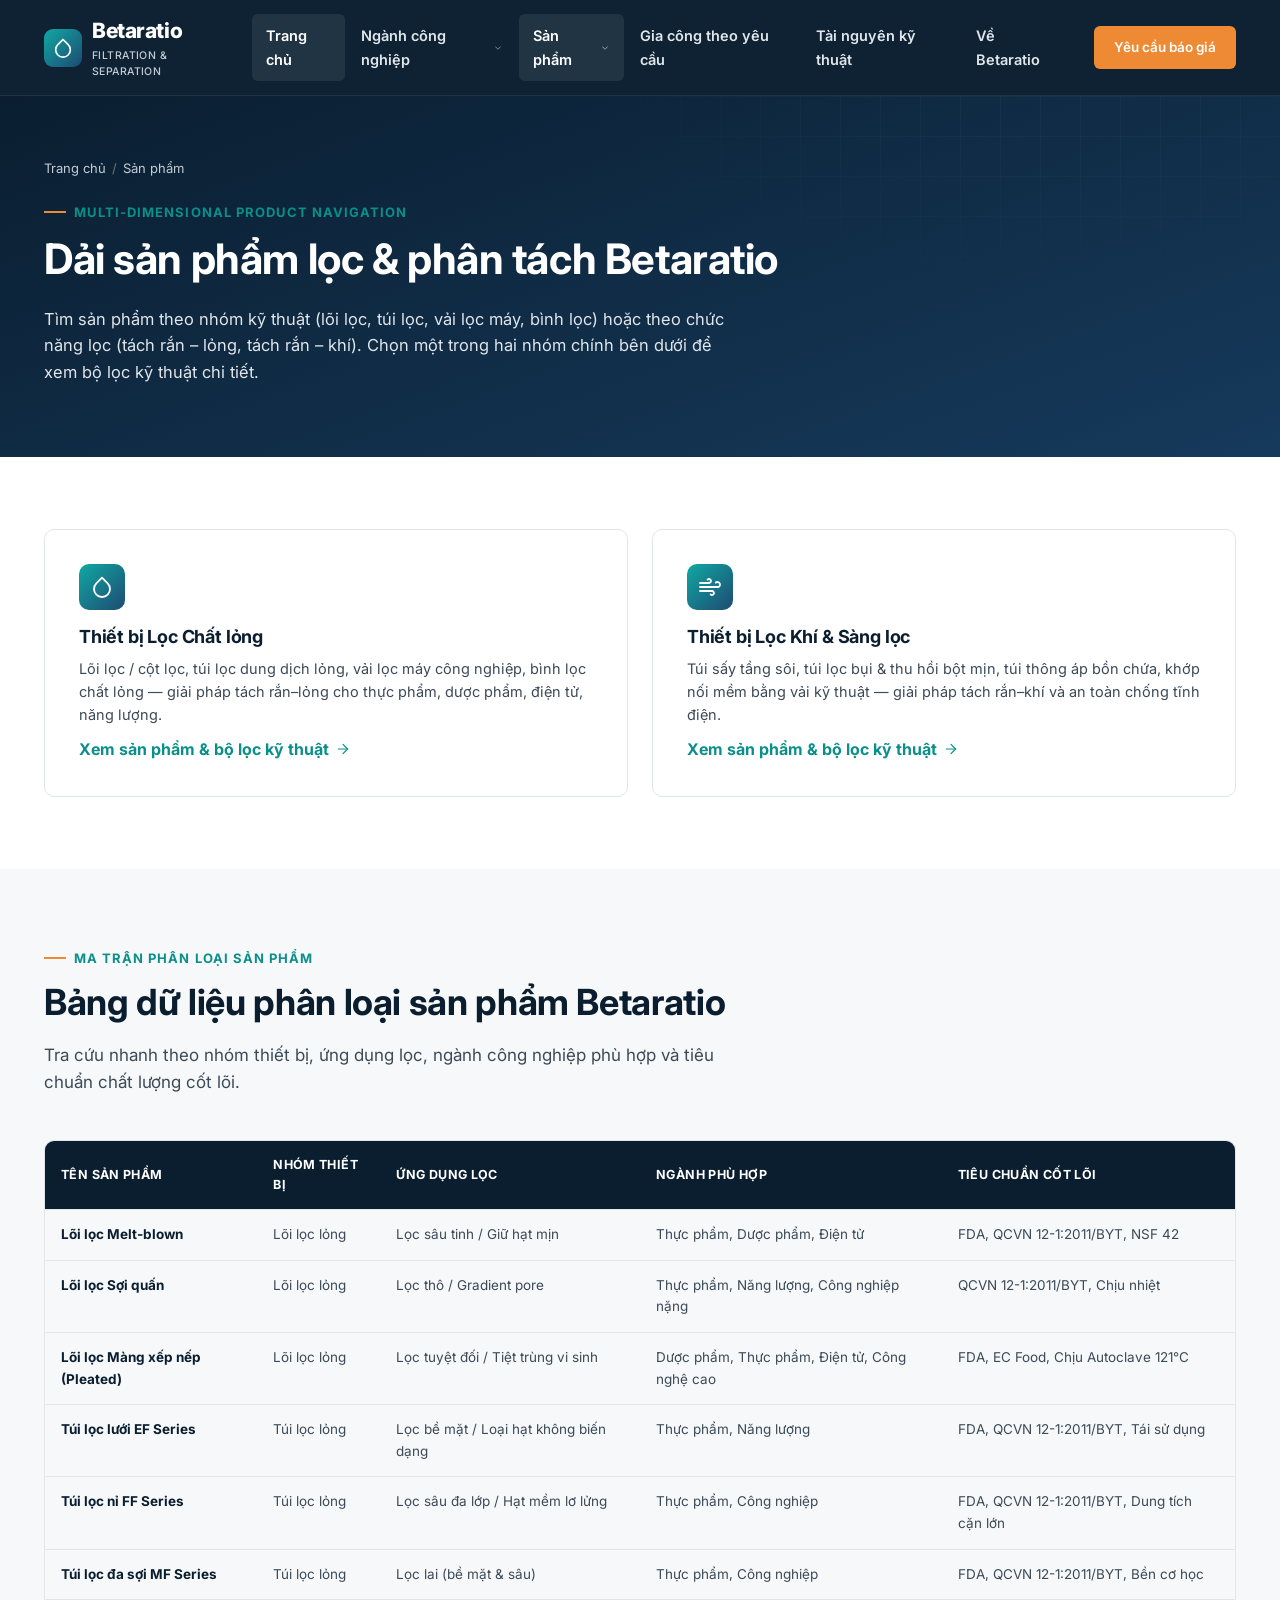
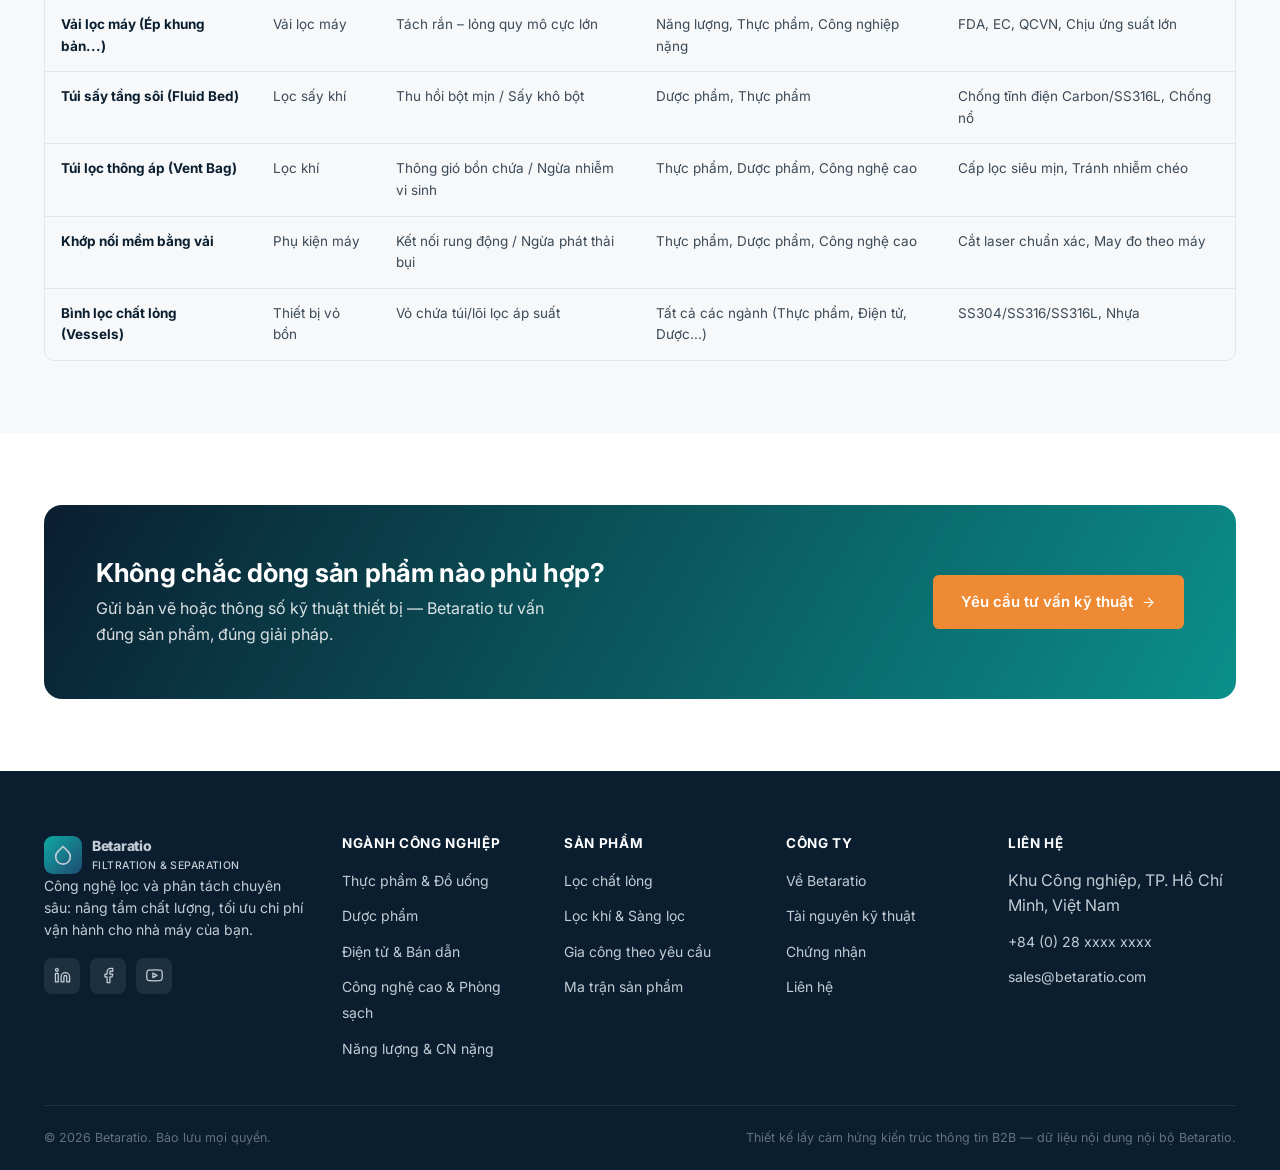
==== products/index.html @ 53f385eb "Add files via upload" ====
<!doctype html>
<html lang="vi">
<head>
<meta charset="UTF-8">
<meta name="viewport" content="width=device-width, initial-scale=1.0">
<title>Sản phẩm | Betaratio</title>
<meta name="description" content="Dải sản phẩm lọc & phân tách Betaratio: lõi lọc, túi lọc, vải lọc máy, bình lọc, túi sấy tầng sôi, túi thông áp, khớp nối mềm — cùng ma trận phân loại sản phẩm đầy đủ.">
<link rel="canonical" href="https://your-betaratio-site.example/products/index.html">
<meta property="og:title" content="Sản phẩm | Betaratio">
<meta property="og:description" content="Dải sản phẩm lọc & phân tách Betaratio: lõi lọc, túi lọc, vải lọc máy, bình lọc, túi sấy tầng sôi, túi thông áp, khớp nối mềm — cùng ma trận phân loại sản phẩm đầy đủ.">
<meta property="og:type" content="website">
<meta name="theme-color" content="#0a1e30">
<link rel="icon" type="image/svg+xml" href="../images/favicon.svg">
<link rel="preconnect" href="https://fonts.googleapis.com">
<link rel="preconnect" href="https://fonts.gstatic.com" crossorigin>
<link href="https://fonts.googleapis.com/css2?family=Inter:wght@400;500;600;700;800&display=swap" rel="stylesheet">
<link rel="stylesheet" href="../css/style.css">
</head>
<body>
<header class="site-header">
  <div class="header-inner">
    <a class="brand" href="../index.html">
      <span class="mark"><svg viewBox="0 0 24 24" fill="none" stroke="currentColor" stroke-width="1.8" stroke-linecap="round" stroke-linejoin="round"><path d="M12 2.69l5.66 5.66a8 8 0 1 1-11.31 0z"></path></svg></span>
      <span>Betaratio<small>Filtration &amp; Separation</small></span>
    </a>
    <nav class="main-nav">
      <ul>
        <li><a class="nav-link" href="../index.html">Trang chủ</a></li>
<li class="has-mega"><a class="nav-link" href="../industries.html">Ngành công nghiệp<svg class="chev" viewBox="0 0 24 24" fill="none" stroke="currentColor" stroke-width="1.8" stroke-linecap="round" stroke-linejoin="round"><polyline points="6 9 12 15 18 9"></polyline></svg></a><div class="mega mega-single"><a href="../industries/food-beverage.html"><span class="ic"><svg viewBox="0 0 24 24" fill="none" stroke="currentColor" stroke-width="1.8" stroke-linecap="round" stroke-linejoin="round"><path d="M18 8h1a4 4 0 0 1 0 8h-1"></path><path d="M2 8h16v9a4 4 0 0 1-4 4H6a4 4 0 0 1-4-4V8z"></path><line x1="6" y1="1" x2="6" y2="4"></line><line x1="10" y1="1" x2="10" y2="4"></line><line x1="14" y1="1" x2="14" y2="4"></line></svg></span><span><strong>Thực phẩm & Đồ uống</strong><span>Chống nhiễm xơ sợi, đạt chuẩn tiếp xúc thực phẩm</span></span></a>
<a href="../industries/pharmaceuticals.html"><span class="ic"><svg viewBox="0 0 24 24" fill="none" stroke="currentColor" stroke-width="1.8" stroke-linecap="round" stroke-linejoin="round"><polyline points="22 12 18 12 15 21 9 3 6 12 2 12"></polyline></svg></span><span><strong>Dược phẩm</strong><span>Vô trùng tuyệt đối, an toàn chống cháy nổ</span></span></a>
<a href="../industries/electronics.html"><span class="ic"><svg viewBox="0 0 24 24" fill="none" stroke="currentColor" stroke-width="1.8" stroke-linecap="round" stroke-linejoin="round"><rect x="4" y="4" width="16" height="16" rx="2" ry="2"></rect><rect x="9" y="9" width="6" height="6"></rect><line x1="9" y1="1" x2="9" y2="4"></line><line x1="15" y1="1" x2="15" y2="4"></line><line x1="9" y1="20" x2="9" y2="23"></line><line x1="15" y1="20" x2="15" y2="23"></line><line x1="1" y1="9" x2="4" y2="9"></line><line x1="20" y1="9" x2="23" y2="9"></line><line x1="1" y1="15" x2="4" y2="15"></line><line x1="20" y1="15" x2="23" y2="15"></line></svg></span><span><strong>Điện tử & Bán dẫn</strong><span>Lọc siêu mịn cho nước siêu tinh khiết (UPW)</span></span></a>
<a href="../industries/high-tech-cleanrooms.html"><span class="ic"><svg viewBox="0 0 24 24" fill="none" stroke="currentColor" stroke-width="1.8" stroke-linecap="round" stroke-linejoin="round"><path d="M12 22s8-4 8-10V5l-8-3-8 3v7c0 6 8 10 8 10z"></path></svg></span><span><strong>Công nghệ cao & Phòng sạch</strong><span>Kiểm soát hạt bụi, chống tĩnh điện</span></span></a>
<a href="../industries/energy-heavy-industries.html"><span class="ic"><svg viewBox="0 0 24 24" fill="none" stroke="currentColor" stroke-width="1.8" stroke-linecap="round" stroke-linejoin="round"><polygon points="13 2 3 14 12 14 11 22 21 10 12 10 13 2"></polygon></svg></span><span><strong>Năng lượng & CN nặng</strong><span>Lưu lượng lớn, môi trường ăn mòn mạnh</span></span></a>
</div></li>
<li class="has-mega"><a class="nav-link active" href="../products/index.html">Sản phẩm<svg class="chev" viewBox="0 0 24 24" fill="none" stroke="currentColor" stroke-width="1.8" stroke-linecap="round" stroke-linejoin="round"><polyline points="6 9 12 15 18 9"></polyline></svg></a><div class="mega">
<div class="mega-title">Lọc chất lỏng</div>
<a href="../products/liquid-filtration.html#cartridges"><span class="ic"><svg viewBox="0 0 24 24" fill="none" stroke="currentColor" stroke-width="1.8" stroke-linecap="round" stroke-linejoin="round"><path d="M12 2.69l5.66 5.66a8 8 0 1 1-11.31 0z"></path></svg></span><span><strong>Lõi lọc / Cột lọc</strong></span></a>
<a href="../products/liquid-filtration.html#bags"><span class="ic"><svg viewBox="0 0 24 24" fill="none" stroke="currentColor" stroke-width="1.8" stroke-linecap="round" stroke-linejoin="round"><path d="M12 2.69l5.66 5.66a8 8 0 1 1-11.31 0z"></path></svg></span><span><strong>Túi lọc dung dịch lỏng</strong></span></a>
<a href="../products/liquid-filtration.html#cloths"><span class="ic"><svg viewBox="0 0 24 24" fill="none" stroke="currentColor" stroke-width="1.8" stroke-linecap="round" stroke-linejoin="round"><path d="M12 2.69l5.66 5.66a8 8 0 1 1-11.31 0z"></path></svg></span><span><strong>Vải lọc máy công nghiệp</strong></span></a>
<a href="../products/liquid-filtration.html#vessels"><span class="ic"><svg viewBox="0 0 24 24" fill="none" stroke="currentColor" stroke-width="1.8" stroke-linecap="round" stroke-linejoin="round"><path d="M12 2.69l5.66 5.66a8 8 0 1 1-11.31 0z"></path></svg></span><span><strong>Bình lọc chất lỏng</strong></span></a>

<div class="mega-title">Lọc khí &amp; Sàng lọc</div>
<a href="../products/gas-separation.html#fluidbed"><span class="ic"><svg viewBox="0 0 24 24" fill="none" stroke="currentColor" stroke-width="1.8" stroke-linecap="round" stroke-linejoin="round"><path d="M9.59 4.59A2 2 0 1 1 11 8H2m10.59 11.41A2 2 0 1 0 14 16H2m15.73-8.27A2.5 2.5 0 1 1 19.5 12H2"></path></svg></span><span><strong>Túi sấy tầng sôi</strong></span></a>
<a href="../products/gas-separation.html#collector"><span class="ic"><svg viewBox="0 0 24 24" fill="none" stroke="currentColor" stroke-width="1.8" stroke-linecap="round" stroke-linejoin="round"><path d="M9.59 4.59A2 2 0 1 1 11 8H2m10.59 11.41A2 2 0 1 0 14 16H2m15.73-8.27A2.5 2.5 0 1 1 19.5 12H2"></path></svg></span><span><strong>Túi lọc bụi / thu hồi bột mịn</strong></span></a>
<a href="../products/gas-separation.html#vent"><span class="ic"><svg viewBox="0 0 24 24" fill="none" stroke="currentColor" stroke-width="1.8" stroke-linecap="round" stroke-linejoin="round"><path d="M9.59 4.59A2 2 0 1 1 11 8H2m10.59 11.41A2 2 0 1 0 14 16H2m15.73-8.27A2.5 2.5 0 1 1 19.5 12H2"></path></svg></span><span><strong>Túi thông áp bồn chứa</strong></span></a>
<a href="../products/gas-separation.html#connector"><span class="ic"><svg viewBox="0 0 24 24" fill="none" stroke="currentColor" stroke-width="1.8" stroke-linecap="round" stroke-linejoin="round"><path d="M9.59 4.59A2 2 0 1 1 11 8H2m10.59 11.41A2 2 0 1 0 14 16H2m15.73-8.27A2.5 2.5 0 1 1 19.5 12H2"></path></svg></span><span><strong>Khớp nối mềm bằng vải</strong></span></a>

</div></li>
<li><a class="nav-link" href="../custom-oem.html">Gia công theo yêu cầu</a></li>
<li><a class="nav-link" href="../resources.html">Tài nguyên kỹ thuật</a></li>
<li><a class="nav-link" href="../about.html">Về Betaratio</a></li>

      </ul>
    </nav>
    <div class="header-cta">
      <a href="../contact.html" class="btn btn-primary btn-sm">Yêu cầu báo giá</a>
      <button class="nav-toggle" aria-label="Mở menu"><svg viewBox="0 0 24 24" fill="none" stroke="currentColor" stroke-width="1.8" stroke-linecap="round" stroke-linejoin="round"><line x1="3" y1="12" x2="21" y2="12"></line><line x1="3" y1="6" x2="21" y2="6"></line><line x1="3" y1="18" x2="21" y2="18"></line></svg></button>
    </div>
  </div>
</header>
<div class="nav-overlay"></div>

<section class="page-hero">
  <div class="container">
    <div class="breadcrumb"><a href="../index.html">Trang chủ</a><span class="sep">/</span><span>Sản phẩm</span></div>
    <div class="eyebrow">Multi-dimensional product navigation</div>
    <h1>Dải sản phẩm lọc &amp; phân tách Betaratio</h1>
    <p class="lead">Tìm sản phẩm theo nhóm kỹ thuật (lõi lọc, túi lọc, vải lọc máy, bình lọc) hoặc theo chức năng lọc (tách rắn – lỏng, tách rắn – khí). Chọn một trong hai nhóm chính bên dưới để xem bộ lọc kỹ thuật chi tiết.</p>
  </div>
</section>

<section>
  <div class="container">
    <div class="grid grid-2">
      <a class="card" href="liquid-filtration.html" style="padding:34px">
        <span class="ic-badge"><svg viewBox="0 0 24 24" fill="none" stroke="currentColor" stroke-width="1.8" stroke-linecap="round" stroke-linejoin="round"><path d="M12 2.69l5.66 5.66a8 8 0 1 1-11.31 0z"></path></svg></span>
        <h3>Thiết bị Lọc Chất lỏng</h3>
        <p>Lõi lọc / cột lọc, túi lọc dung dịch lỏng, vải lọc máy công nghiệp, bình lọc chất lỏng — giải pháp tách rắn–lỏng cho thực phẩm, dược phẩm, điện tử, năng lượng.</p>
        <span class="tag" style="color:var(--teal-600);font-weight:700;display:inline-flex;gap:6px;align-items:center;margin-top:10px">Xem sản phẩm &amp; bộ lọc kỹ thuật <svg viewBox="0 0 24 24" fill="none" stroke="currentColor" stroke-width="1.8" stroke-linecap="round" stroke-linejoin="round"><line x1="5" y1="12" x2="19" y2="12"></line><polyline points="12 5 19 12 12 19"></polyline></svg></span>
      </a>
      <a class="card" href="gas-separation.html" style="padding:34px">
        <span class="ic-badge"><svg viewBox="0 0 24 24" fill="none" stroke="currentColor" stroke-width="1.8" stroke-linecap="round" stroke-linejoin="round"><path d="M9.59 4.59A2 2 0 1 1 11 8H2m10.59 11.41A2 2 0 1 0 14 16H2m15.73-8.27A2.5 2.5 0 1 1 19.5 12H2"></path></svg></span>
        <h3>Thiết bị Lọc Khí &amp; Sàng lọc</h3>
        <p>Túi sấy tầng sôi, túi lọc bụi &amp; thu hồi bột mịn, túi thông áp bồn chứa, khớp nối mềm bằng vải kỹ thuật — giải pháp tách rắn–khí và an toàn chống tĩnh điện.</p>
        <span class="tag" style="color:var(--teal-600);font-weight:700;display:inline-flex;gap:6px;align-items:center;margin-top:10px">Xem sản phẩm &amp; bộ lọc kỹ thuật <svg viewBox="0 0 24 24" fill="none" stroke="currentColor" stroke-width="1.8" stroke-linecap="round" stroke-linejoin="round"><line x1="5" y1="12" x2="19" y2="12"></line><polyline points="12 5 19 12 12 19"></polyline></svg></span>
      </a>
    </div>
  </div>
</section>

<section class="section-alt">
  <div class="container">
    <div class="section-head">
      <div class="eyebrow">Ma trận phân loại sản phẩm</div>
      <h2>Bảng dữ liệu phân loại sản phẩm Betaratio</h2>
      <p>Tra cứu nhanh theo nhóm thiết bị, ứng dụng lọc, ngành công nghiệp phù hợp và tiêu chuẩn chất lượng cốt lõi.</p>
    </div>
    <div class="table-wrap">
      <table class="matrix">
        <thead><tr><th>Tên sản phẩm</th><th>Nhóm thiết bị</th><th>Ứng dụng lọc</th><th>Ngành phù hợp</th><th>Tiêu chuẩn cốt lõi</th></tr></thead>
        <tbody><tr>
      <td><strong>Lõi lọc Melt-blown</strong></td>
      <td>Lõi lọc lỏng</td>
      <td>Lọc sâu tinh / Giữ hạt mịn</td>
      <td>Thực phẩm, Dược phẩm, Điện tử</td>
      <td>FDA, QCVN 12-1:2011/BYT, NSF 42</td>
    </tr>
<tr>
      <td><strong>Lõi lọc Sợi quấn</strong></td>
      <td>Lõi lọc lỏng</td>
      <td>Lọc thô / Gradient pore</td>
      <td>Thực phẩm, Năng lượng, Công nghiệp nặng</td>
      <td>QCVN 12-1:2011/BYT, Chịu nhiệt</td>
    </tr>
<tr>
      <td><strong>Lõi lọc Màng xếp nếp (Pleated)</strong></td>
      <td>Lõi lọc lỏng</td>
      <td>Lọc tuyệt đối / Tiệt trùng vi sinh</td>
      <td>Dược phẩm, Thực phẩm, Điện tử, Công nghệ cao</td>
      <td>FDA, EC Food, Chịu Autoclave 121°C</td>
    </tr>
<tr>
      <td><strong>Túi lọc lưới EF Series</strong></td>
      <td>Túi lọc lỏng</td>
      <td>Lọc bề mặt / Loại hạt không biến dạng</td>
      <td>Thực phẩm, Năng lượng</td>
      <td>FDA, QCVN 12-1:2011/BYT, Tái sử dụng</td>
    </tr>
<tr>
      <td><strong>Túi lọc nỉ FF Series</strong></td>
      <td>Túi lọc lỏng</td>
      <td>Lọc sâu đa lớp / Hạt mềm lơ lửng</td>
      <td>Thực phẩm, Công nghiệp</td>
      <td>FDA, QCVN 12-1:2011/BYT, Dung tích cặn lớn</td>
    </tr>
<tr>
      <td><strong>Túi lọc đa sợi MF Series</strong></td>
      <td>Túi lọc lỏng</td>
      <td>Lọc lai (bề mặt & sâu)</td>
      <td>Thực phẩm, Công nghiệp</td>
      <td>FDA, QCVN 12-1:2011/BYT, Bền cơ học</td>
    </tr>
<tr>
      <td><strong>Vải lọc máy (Ép khung bản...)</strong></td>
      <td>Vải lọc máy</td>
      <td>Tách rắn – lỏng quy mô cực lớn</td>
      <td>Năng lượng, Thực phẩm, Công nghiệp nặng</td>
      <td>FDA, EC, QCVN, Chịu ứng suất lớn</td>
    </tr>
<tr>
      <td><strong>Túi sấy tầng sôi (Fluid Bed)</strong></td>
      <td>Lọc sấy khí</td>
      <td>Thu hồi bột mịn / Sấy khô bột</td>
      <td>Dược phẩm, Thực phẩm</td>
      <td>Chống tĩnh điện Carbon/SS316L, Chống nổ</td>
    </tr>
<tr>
      <td><strong>Túi lọc thông áp (Vent Bag)</strong></td>
      <td>Lọc khí</td>
      <td>Thông gió bồn chứa / Ngừa nhiễm vi sinh</td>
      <td>Thực phẩm, Dược phẩm, Công nghệ cao</td>
      <td>Cấp lọc siêu mịn, Tránh nhiễm chéo</td>
    </tr>
<tr>
      <td><strong>Khớp nối mềm bằng vải</strong></td>
      <td>Phụ kiện máy</td>
      <td>Kết nối rung động / Ngừa phát thải bụi</td>
      <td>Thực phẩm, Dược phẩm, Công nghệ cao</td>
      <td>Cắt laser chuẩn xác, May đo theo máy</td>
    </tr>
<tr>
      <td><strong>Bình lọc chất lỏng (Vessels)</strong></td>
      <td>Thiết bị vỏ bồn</td>
      <td>Vỏ chứa túi/lõi lọc áp suất</td>
      <td>Tất cả các ngành (Thực phẩm, Điện tử, Dược...)</td>
      <td>SS304/SS316/SS316L, Nhựa</td>
    </tr>
</tbody>
      </table>
    </div>
  </div>
</section>

<section>
  <div class="container">
    <div class="cta-band">
      <div>
        <h2>Không chắc dòng sản phẩm nào phù hợp?</h2>
        <p>Gửi bản vẽ hoặc thông số kỹ thuật thiết bị — Betaratio tư vấn đúng sản phẩm, đúng giải pháp.</p>
      </div>
      <a href="../contact.html" class="btn btn-primary">Yêu cầu tư vấn kỹ thuật <svg viewBox="0 0 24 24" fill="none" stroke="currentColor" stroke-width="1.8" stroke-linecap="round" stroke-linejoin="round"><line x1="5" y1="12" x2="19" y2="12"></line><polyline points="12 5 19 12 12 19"></polyline></svg></a>
    </div>
  </div>
</section>
<footer class="site-footer">
  <div class="container">
    <div class="footer-grid">
      <div class="footer-brand">
        <a class="brand" href="../index.html">
          <span class="mark"><svg viewBox="0 0 24 24" fill="none" stroke="currentColor" stroke-width="1.8" stroke-linecap="round" stroke-linejoin="round"><path d="M12 2.69l5.66 5.66a8 8 0 1 1-11.31 0z"></path></svg></span>
          <span>Betaratio<small>Filtration &amp; Separation</small></span>
        </a>
        <p>Công nghệ lọc và phân tách chuyên sâu: nâng tầm chất lượng, tối ưu chi phí vận hành cho nhà máy của bạn.</p>
        <div class="social-row">
          <a href="#" aria-label="LinkedIn"><svg viewBox="0 0 24 24" fill="none" stroke="currentColor" stroke-width="1.8" stroke-linecap="round" stroke-linejoin="round"><path d="M16 8a6 6 0 0 1 6 6v7h-4v-7a2 2 0 0 0-2-2 2 2 0 0 0-2 2v7h-4v-7a6 6 0 0 1 6-6z"></path><rect x="2" y="9" width="4" height="12"></rect><circle cx="4" cy="4" r="2"></circle></svg></a>
          <a href="#" aria-label="Facebook"><svg viewBox="0 0 24 24" fill="none" stroke="currentColor" stroke-width="1.8" stroke-linecap="round" stroke-linejoin="round"><path d="M18 2h-3a5 5 0 0 0-5 5v3H7v4h3v8h4v-8h3l1-4h-4V7a1 1 0 0 1 1-1h3z"></path></svg></a>
          <a href="#" aria-label="YouTube"><svg viewBox="0 0 24 24" fill="none" stroke="currentColor" stroke-width="1.8" stroke-linecap="round" stroke-linejoin="round"><path d="M22.54 6.42a2.78 2.78 0 0 0-1.94-2C18.88 4 12 4 12 4s-6.88 0-8.6.46a2.78 2.78 0 0 0-1.94 2A29 29 0 0 0 1 11.75a29 29 0 0 0 .46 5.33A2.78 2.78 0 0 0 3.4 19c1.72.46 8.6.46 8.6.46s6.88 0 8.6-.46a2.78 2.78 0 0 0 1.94-2 29 29 0 0 0 .46-5.25 29 29 0 0 0-.46-5.33z"></path><polygon points="9.75 15.02 15.5 11.75 9.75 8.48 9.75 15.02"></polygon></svg></a>
        </div>
      </div>
      <div>
        <h5>Ngành công nghiệp</h5>
        <ul>
          <li><a href="../industries/food-beverage.html">Thực phẩm & Đồ uống</a></li><li><a href="../industries/pharmaceuticals.html">Dược phẩm</a></li><li><a href="../industries/electronics.html">Điện tử & Bán dẫn</a></li><li><a href="../industries/high-tech-cleanrooms.html">Công nghệ cao & Phòng sạch</a></li><li><a href="../industries/energy-heavy-industries.html">Năng lượng & CN nặng</a></li>
        </ul>
      </div>
      <div>
        <h5>Sản phẩm</h5>
        <ul>
          <li><a href="../products/liquid-filtration.html">Lọc chất lỏng</a></li>
          <li><a href="../products/gas-separation.html">Lọc khí &amp; Sàng lọc</a></li>
          <li><a href="../custom-oem.html">Gia công theo yêu cầu</a></li>
          <li><a href="../products/index.html">Ma trận sản phẩm</a></li>
        </ul>
      </div>
      <div>
        <h5>Công ty</h5>
        <ul>
          <li><a href="../about.html">Về Betaratio</a></li>
          <li><a href="../resources.html">Tài nguyên kỹ thuật</a></li>
          <li><a href="../resources.html#certifications">Chứng nhận</a></li>
          <li><a href="../contact.html">Liên hệ</a></li>
        </ul>
      </div>
      <div>
        <h5>Liên hệ</h5>
        <ul>
          <li>Khu Công nghiệp, TP. Hồ Chí Minh, Việt Nam</li>
          <li><a href="tel:+84(0)28xxxxxxxx">+84 (0) 28 xxxx xxxx</a></li>
          <li><a href="mailto:sales@betaratio.com">sales@betaratio.com</a></li>
        </ul>
      </div>
    </div>
    <div class="footer-bottom">
      <span>© <span data-year></span> Betaratio. Bảo lưu mọi quyền.</span>
      <span>Thiết kế lấy cảm hứng kiến trúc thông tin B2B — dữ liệu nội dung nội bộ Betaratio.</span>
    </div>
  </div>
</footer>
<script src="../js/main.js"></script>
</body>
</html>
---- css/style.css ----
/* =========================================================
   BETARATIO — Master Stylesheet
   Filtration & Separation Technology — B2B Industrial Site
   ========================================================= */

:root {
  /* Brand palette */
  --navy-900: #0a1e30;
  --navy-800: #0f2c47;
  --navy-700: #163a5c;
  --navy-600: #1e4a72;
  --teal-600: #0b8f8a;
  --teal-500: #10a9a3;
  --teal-400: #3fc4bd;
  --orange-500: #ee8a34;
  --orange-600: #d9721f;

  --gray-900: #16202b;
  --gray-700: #3c4a58;
  --gray-500: #64707d;
  --gray-300: #c3ccd4;
  --gray-200: #e1e6ea;
  --gray-100: #eef1f4;
  --gray-50: #f6f8f9;
  --white: #ffffff;

  --font-body: "Inter", -apple-system, BlinkMacSystemFont, "Segoe UI", Roboto, Helvetica, Arial, sans-serif;

  --radius-sm: 6px;
  --radius-md: 10px;
  --radius-lg: 18px;

  --shadow-sm: 0 1px 3px rgba(10, 30, 48, 0.08);
  --shadow-md: 0 8px 24px rgba(10, 30, 48, 0.12);
  --shadow-lg: 0 20px 48px rgba(10, 30, 48, 0.18);

  --container: 1240px;
}

* { box-sizing: border-box; }
html { scroll-behavior: smooth; }
body {
  margin: 0;
  font-family: var(--font-body);
  color: var(--gray-900);
  background: var(--white);
  line-height: 1.6;
  -webkit-font-smoothing: antialiased;
}
img { max-width: 100%; display: block; }
svg { width: 1em; height: 1em; flex-shrink: 0; vertical-align: -0.125em; }
a { color: inherit; text-decoration: none; }
ul { list-style: none; margin: 0; padding: 0; }
h1, h2, h3, h4, h5 { margin: 0 0 .5em; line-height: 1.2; font-weight: 700; letter-spacing: -0.01em; }
p { margin: 0 0 1em; color: var(--gray-700); }
.container {
  max-width: var(--container);
  margin: 0 auto;
  padding: 0 24px;
}
section { padding: 72px 0; }
.section-tight { padding: 48px 0; }
.section-alt { background: var(--gray-50); }
.section-navy { background: var(--navy-900); color: var(--white); }
.section-navy p, .section-navy .text-muted { color: var(--gray-300); }

/* ---------- Eyebrow / Tag ---------- */
.eyebrow {
  display: inline-flex;
  align-items: center;
  gap: 8px;
  font-size: 13px;
  font-weight: 700;
  letter-spacing: 0.08em;
  text-transform: uppercase;
  color: var(--teal-600);
  margin-bottom: 12px;
}
.eyebrow::before {
  content: "";
  width: 22px;
  height: 2px;
  background: var(--orange-500);
  display: inline-block;
}
.section-navy .eyebrow { color: var(--teal-400); }

.section-head {
  max-width: 720px;
  margin: 0 0 44px;
}
.section-head.center { margin-left: auto; margin-right: auto; text-align: center; }
.section-head h2 { font-size: clamp(26px, 3vw, 36px); color: var(--navy-900); }
.section-navy .section-head h2 { color: var(--white); }
.section-head p { font-size: 17px; }

/* ---------- Buttons ---------- */
.btn {
  display: inline-flex;
  align-items: center;
  justify-content: center;
  gap: 8px;
  padding: 13px 26px;
  border-radius: var(--radius-sm);
  font-weight: 600;
  font-size: 15px;
  border: 2px solid transparent;
  cursor: pointer;
  transition: transform .15s ease, box-shadow .15s ease, background-color .15s ease, color .15s ease, border-color .15s ease;
  white-space: nowrap;
}
.btn-primary { background: var(--orange-500); color: var(--white); }
.btn-primary:hover { background: var(--orange-600); transform: translateY(-1px); }
.btn-outline { background: transparent; color: var(--white); border-color: rgba(255,255,255,.5); }
.btn-outline:hover { border-color: var(--white); background: rgba(255,255,255,.08); }
.btn-navy { background: var(--navy-800); color: var(--white); }
.btn-navy:hover { background: var(--navy-700); transform: translateY(-1px); }
.btn-teal { background: var(--teal-500); color: var(--white); }
.btn-teal:hover { background: var(--teal-600); transform: translateY(-1px); }
.btn-ghost-navy { background: transparent; color: var(--navy-800); border-color: var(--navy-800); }
.btn-ghost-navy:hover { background: var(--navy-800); color: var(--white); }
.btn-sm { padding: 9px 18px; font-size: 13.5px; }
.btn-block { width: 100%; }
.cta-row { display: flex; gap: 14px; flex-wrap: wrap; }

/* ---------- Header / Nav ---------- */
.site-header {
  position: sticky;
  top: 0;
  z-index: 100;
  background: rgba(10, 30, 48, 0.98);
  border-bottom: 1px solid rgba(255,255,255,.08);
}
.header-inner {
  display: flex;
  align-items: center;
  justify-content: space-between;
  max-width: var(--container);
  margin: 0 auto;
  padding: 14px 24px;
  gap: 24px;
}
.brand {
  display: flex;
  align-items: center;
  gap: 10px;
  color: var(--white);
  font-weight: 800;
  font-size: 21px;
  letter-spacing: -0.02em;
}
.brand .mark {
  width: 38px; height: 38px;
  border-radius: 9px;
  background: linear-gradient(135deg, var(--teal-500), var(--navy-600));
  display: flex; align-items: center; justify-content: center;
  flex-shrink: 0;
}
.brand .mark svg { width: 22px; height: 22px; }
.brand small {
  display: block;
  font-size: 10.5px;
  font-weight: 500;
  letter-spacing: .04em;
  color: var(--gray-300);
  text-transform: uppercase;
}

.main-nav { display: flex; align-items: center; gap: 2px; }
.main-nav > ul { display: flex; align-items: center; gap: 2px; }
.main-nav a.nav-link {
  color: var(--gray-200);
  font-size: 14.5px;
  font-weight: 600;
  padding: 10px 14px;
  border-radius: var(--radius-sm);
  display: flex;
  align-items: center;
  gap: 5px;
}
.main-nav a.nav-link:hover, .main-nav a.nav-link.active { color: var(--white); background: rgba(255,255,255,.08); }
.main-nav li.has-mega { position: relative; }
.main-nav .chev { width: 10px; height: 10px; opacity: .7; transition: transform .15s; }
.main-nav li.has-mega:hover .chev { transform: rotate(180deg); }

.mega {
  position: absolute;
  top: calc(100% + 10px);
  left: 50%;
  transform: translateX(-50%);
  background: var(--white);
  border-radius: var(--radius-md);
  box-shadow: var(--shadow-lg);
  padding: 20px;
  min-width: 560px;
  display: none;
  gap: 6px;
  grid-template-columns: repeat(2, 1fr);
}
.main-nav li.has-mega:hover .mega,
.main-nav li.has-mega:focus-within .mega { display: grid; }
.mega a {
  display: flex;
  align-items: flex-start;
  gap: 12px;
  padding: 10px;
  border-radius: var(--radius-sm);
  color: var(--navy-900);
}
.mega a:hover { background: var(--gray-50); }
.mega.mega-single { grid-template-columns: 1fr; min-width: 340px; }
.mega .mega-title { grid-column: 1 / -1; font-size: 11px; text-transform: uppercase; letter-spacing: .06em; color: var(--gray-500); font-weight: 800; padding: 10px 10px 2px; }
.mega .mega-title:first-child { padding-top: 2px; }
.mega .ic {
  width: 34px; height: 34px; border-radius: 8px;
  background: var(--gray-100);
  display: flex; align-items: center; justify-content: center;
  flex-shrink: 0;
  color: var(--teal-600);
}
.mega .ic svg { width: 18px; height: 18px; }
.mega strong { display: block; font-size: 14px; }
.mega span { display: block; font-size: 12.5px; color: var(--gray-500); margin-top: 2px; }

.header-cta { display: flex; align-items: center; gap: 10px; flex-shrink: 0; }
.nav-toggle {
  display: none;
  background: transparent;
  border: none;
  color: var(--white);
  cursor: pointer;
  padding: 6px;
}
.nav-toggle svg { width: 26px; height: 26px; }

/* ---------- Hero ---------- */
.hero {
  position: relative;
  background: radial-gradient(1100px 480px at 85% -10%, rgba(16,169,163,.35), transparent 60%), linear-gradient(160deg, var(--navy-900) 0%, var(--navy-800) 55%, var(--navy-700) 100%);
  color: var(--white);
  overflow: hidden;
  padding: 96px 0 90px;
}
.hero::after {
  content: "";
  position: absolute; inset: 0;
  background-image:
    linear-gradient(rgba(255,255,255,.05) 1px, transparent 1px),
    linear-gradient(90deg, rgba(255,255,255,.05) 1px, transparent 1px);
  background-size: 42px 42px;
  mask-image: linear-gradient(180deg, transparent, rgba(0,0,0,.7) 40%, transparent 90%);
  pointer-events: none;
}
.hero-grid {
  position: relative;
  display: grid;
  grid-template-columns: 1.1fr 0.9fr;
  gap: 48px;
  align-items: center;
}
.hero-grid.single { grid-template-columns: 1fr; max-width: 780px; }
.hero .eyebrow { color: var(--teal-400); }
.hero h1 { font-size: clamp(32px, 4.4vw, 52px); }
.hero .lead { font-size: 18px; color: var(--gray-200); max-width: 560px; }
.hero-visual {
  position: relative;
  aspect-ratio: 4/3.2;
  border-radius: var(--radius-lg);
  overflow: hidden;
  box-shadow: var(--shadow-lg);
  border: 1px solid rgba(255,255,255,.12);
}
.stat-strip {
  display: flex;
  gap: 32px;
  margin-top: 40px;
  flex-wrap: wrap;
}
.stat-strip .stat b { display: block; font-size: 26px; color: var(--white); }
.stat-strip .stat span { font-size: 13px; color: var(--gray-300); }

.page-hero {
  padding: 62px 0 56px;
  background: linear-gradient(160deg, var(--navy-900), var(--navy-700));
  color: var(--white);
  position: relative;
  overflow: hidden;
}
.page-hero::after {
  content: "";
  position: absolute; inset: 0;
  background-image: linear-gradient(rgba(255,255,255,.05) 1px, transparent 1px), linear-gradient(90deg, rgba(255,255,255,.05) 1px, transparent 1px);
  background-size: 40px 40px;
  mask-image: radial-gradient(700px 300px at 80% 0%, rgba(0,0,0,.7), transparent 70%);
}
.page-hero .container { position: relative; }
.breadcrumb { font-size: 13px; color: var(--gray-300); margin-bottom: 16px; display: flex; gap: 6px; flex-wrap: wrap; }
.breadcrumb a { color: var(--gray-300); }
.breadcrumb a:hover { color: var(--white); }
.breadcrumb .sep { opacity: .5; }
.page-hero h1 { font-size: clamp(28px, 3.6vw, 42px); max-width: 800px; }
.page-hero .lead { font-size: 16.5px; color: var(--gray-200); max-width: 680px; }
.page-hero-badges { display: flex; gap: 10px; flex-wrap: wrap; margin-top: 22px; }
.page-hero-badges span {
  font-size: 12.5px; font-weight: 600; padding: 7px 13px;
  border-radius: 999px; background: rgba(255,255,255,.08);
  border: 1px solid rgba(255,255,255,.16); color: var(--gray-100);
}

/* ---------- SVG placeholder art blocks ---------- */
.art-panel {
  width: 100%; height: 100%;
  display: flex; align-items: center; justify-content: center;
  position: relative;
}
.art-mesh {
  background:
    radial-gradient(circle at 30% 20%, rgba(16,169,163,.5), transparent 45%),
    radial-gradient(circle at 80% 80%, rgba(238,138,52,.35), transparent 45%),
    linear-gradient(135deg, #0f2c47, #163a5c 60%, #0b8f8a);
}
.art-mesh svg { width: 78%; height: 78%; opacity: .95; }
.img-frame {
  border-radius: var(--radius-md);
  overflow: hidden;
  background: linear-gradient(135deg, var(--gray-100), var(--gray-200));
  position: relative;
  aspect-ratio: var(--ar, 4/3);
  display: flex; align-items: center; justify-content: center;
}
.img-frame svg { width: 46%; height: 46%; color: var(--navy-600); opacity: .55; }
.img-frame.dark { background: linear-gradient(135deg, var(--navy-800), var(--navy-700)); }
.img-frame.dark svg { color: var(--teal-400); opacity: .8; }
.img-frame .cap {
  position: absolute; bottom: 0; left: 0; right: 0;
  font-size: 11px; text-align: center; padding: 6px 8px;
  background: rgba(10,30,48,.72); color: var(--gray-200);
  letter-spacing: .03em;
}

/* ---------- Cards ---------- */
.grid { display: grid; gap: 24px; }
.grid-2 { grid-template-columns: repeat(2, 1fr); }
.grid-3 { grid-template-columns: repeat(3, 1fr); }
.grid-4 { grid-template-columns: repeat(4, 1fr); }
.grid-5 { grid-template-columns: repeat(5, 1fr); }

.card {
  background: var(--white);
  border: 1px solid var(--gray-200);
  border-radius: var(--radius-md);
  padding: 26px;
  transition: box-shadow .2s ease, transform .2s ease, border-color .2s ease;
}
.card:hover { box-shadow: var(--shadow-md); transform: translateY(-3px); border-color: transparent; }
.card h3 { font-size: 18px; color: var(--navy-900); }
.card p { font-size: 14.5px; margin-bottom: 0; }
.card .ic-badge {
  width: 46px; height: 46px; border-radius: 10px;
  background: linear-gradient(135deg, var(--teal-500), var(--navy-600));
  display: flex; align-items: center; justify-content: center;
  margin-bottom: 16px;
}
.card .ic-badge svg { width: 24px; height: 24px; color: var(--white); }

.industry-card {
  position: relative;
  border-radius: var(--radius-md);
  overflow: hidden;
  color: var(--white);
  min-height: 260px;
  display: flex; flex-direction: column; justify-content: flex-end;
  padding: 22px;
  box-shadow: var(--shadow-sm);
  transition: transform .2s ease, box-shadow .2s ease;
}
.industry-card:hover { transform: translateY(-4px); box-shadow: var(--shadow-md); }
.industry-card::before {
  content: ""; position: absolute; inset: 0;
  background: linear-gradient(200deg, var(--grad-a, #0f2c47), var(--grad-b, #0b8f8a));
  opacity: .96;
}
.industry-card::after {
  content: ""; position: absolute; inset: 0;
  background: linear-gradient(0deg, rgba(0,0,0,.55), transparent 60%);
}
.industry-card .ic-wrap, .industry-card h3, .industry-card p, .industry-card .tag {
  position: relative; z-index: 1;
}
.industry-card .ic-wrap {
  width: 44px; height: 44px; border-radius: 10px;
  background: rgba(255,255,255,.15);
  display: flex; align-items: center; justify-content: center;
  margin-bottom: 14px; backdrop-filter: blur(2px);
}
.industry-card .ic-wrap svg { width: 24px; height: 24px; }
.industry-card h3 { margin-bottom: 6px; font-size: 19px; }
.industry-card p { color: rgba(255,255,255,.85); font-size: 13.5px; margin-bottom: 10px; }
.industry-card .tag { font-size: 12.5px; font-weight: 700; display: inline-flex; align-items: center; gap: 6px; }

/* Tabs (homepage product tabs) */
.tabs { display: flex; gap: 10px; margin-bottom: 32px; flex-wrap: wrap; }
.tab-btn {
  padding: 12px 22px; border-radius: 999px; border: 2px solid var(--gray-200);
  background: var(--white); font-weight: 700; font-size: 14.5px; cursor: pointer;
  color: var(--gray-700);
  transition: all .15s ease;
}
.tab-btn.active, .tab-btn:hover { border-color: var(--teal-500); color: var(--teal-600); background: rgba(16,169,163,.08); }
.tab-panel { display: none; }
.tab-panel.active { display: block; }

/* Product cards */
.product-card {
  background: var(--white); border: 1px solid var(--gray-200); border-radius: var(--radius-md);
  overflow: hidden; display: flex; flex-direction: column;
  transition: box-shadow .2s ease, transform .2s ease;
}
.product-card:hover { box-shadow: var(--shadow-md); transform: translateY(-3px); }
.product-card .pc-body { padding: 20px; display: flex; flex-direction: column; gap: 8px; flex: 1; }
.product-card h4 { font-size: 16px; color: var(--navy-900); margin-bottom: 2px; }
.product-card .pc-meta { font-size: 12.5px; color: var(--teal-600); font-weight: 700; text-transform: uppercase; letter-spacing: .03em; }
.product-card p { font-size: 13.5px; margin-bottom: 10px; }
.product-card .pc-foot { margin-top: auto; display: flex; align-items: center; justify-content: space-between; gap: 10px; }
.product-card .pc-spec { font-size: 12px; color: var(--gray-500); }

/* ---------- Two-column feature rows ---------- */
.feature-row { display: grid; grid-template-columns: 1fr 1fr; gap: 56px; align-items: center; }
.feature-row.reverse .col-media { order: 2; }
.feature-list { display: flex; flex-direction: column; gap: 18px; margin-top: 22px; }
.feature-list li { display: flex; gap: 14px; align-items: flex-start; }
.feature-list .fi {
  width: 34px; height: 34px; border-radius: 8px; flex-shrink: 0;
  background: rgba(16,169,163,.12); color: var(--teal-600);
  display: flex; align-items: center; justify-content: center;
}
.feature-list .fi svg { width: 18px; height: 18px; }
.feature-list strong { display: block; font-size: 15px; color: var(--navy-900); margin-bottom: 2px; }
.feature-list p { font-size: 14px; margin: 0; }

/* ---------- Sidebar + Filter layout (product landing pages) ---------- */
.filter-layout { display: grid; grid-template-columns: 270px 1fr; gap: 36px; align-items: start; }
.filter-sidebar {
  background: var(--gray-50); border: 1px solid var(--gray-200);
  border-radius: var(--radius-md); padding: 22px; position: sticky; top: 96px;
}
.filter-sidebar h4 { font-size: 12.5px; text-transform: uppercase; letter-spacing: .05em; color: var(--gray-500); margin: 18px 0 10px; }
.filter-sidebar h4:first-child { margin-top: 0; }
.filter-group label {
  display: flex; align-items: center; gap: 9px;
  font-size: 14px; color: var(--gray-700); padding: 6px 0; cursor: pointer;
}
.filter-group input { accent-color: var(--teal-600); width: 16px; height: 16px; }
.filter-reset { margin-top: 18px; }
.results-bar { display: flex; align-items: center; justify-content: space-between; margin-bottom: 18px; flex-wrap: wrap; gap: 10px; }
.results-bar .count { font-size: 14px; color: var(--gray-500); }

/* ---------- Table ---------- */
.table-wrap { overflow-x: auto; border-radius: var(--radius-md); border: 1px solid var(--gray-200); }
table.matrix { width: 100%; border-collapse: collapse; font-size: 13.5px; min-width: 900px; }
table.matrix th {
  background: var(--navy-900); color: var(--white); text-align: left;
  padding: 14px 16px; font-weight: 700; font-size: 12.5px; text-transform: uppercase; letter-spacing: .03em;
  position: sticky; top: 0;
}
table.matrix td { padding: 14px 16px; border-top: 1px solid var(--gray-200); color: var(--gray-700); vertical-align: top; }
table.matrix tr:nth-child(even) td { background: var(--gray-50); }
table.matrix td strong { color: var(--navy-900); }

/* ---------- Certifications strip ---------- */
.cert-strip { display: flex; gap: 18px; flex-wrap: wrap; align-items: stretch; }
.cert-badge {
  flex: 1; min-width: 190px;
  border: 1px solid var(--gray-200); border-radius: var(--radius-md);
  padding: 20px; display: flex; gap: 14px; align-items: center;
  background: var(--white);
}
.cert-badge .badge-ic {
  width: 48px; height: 48px; border-radius: 10px; flex-shrink: 0;
  background: var(--navy-900); color: var(--teal-400);
  display: flex; align-items: center; justify-content: center;
}
.cert-badge .badge-ic svg { width: 26px; height: 26px; }
.cert-badge strong { display: block; font-size: 14.5px; color: var(--navy-900); }
.cert-badge span { font-size: 12.5px; color: var(--gray-500); }

/* ---------- Timeline / process steps ---------- */
.steps { display: grid; grid-template-columns: repeat(3, 1fr); gap: 24px; counter-reset: step; }
.step { position: relative; padding: 28px 22px 22px; border: 1px solid var(--gray-200); border-radius: var(--radius-md); background: var(--white); }
.step .num {
  width: 38px; height: 38px; border-radius: 10px; background: var(--navy-900); color: var(--teal-400);
  display: flex; align-items: center; justify-content: center; font-weight: 800; margin-bottom: 16px;
}
.step h4 { font-size: 16px; color: var(--navy-900); }
.step p { font-size: 13.5px; }

/* ---------- Lab equipment cards ---------- */
.lab-card { display: flex; gap: 16px; padding: 20px; border: 1px solid var(--gray-200); border-radius: var(--radius-md); background: var(--white); }
.lab-card .lab-ic { width: 52px; height: 52px; border-radius: 10px; background: rgba(16,169,163,.1); color: var(--teal-600); display: flex; align-items: center; justify-content: center; flex-shrink: 0; }
.lab-card .lab-ic svg { width: 28px; height: 28px; }
.lab-card h4 { font-size: 15.5px; margin-bottom: 4px; color: var(--navy-900); }
.lab-card p { font-size: 13.5px; margin: 0; }
.lab-card .origin { font-size: 12px; color: var(--teal-600); font-weight: 700; }

/* ---------- Case study ---------- */
.case-card { border: 1px solid var(--gray-200); border-radius: var(--radius-md); overflow: hidden; background: var(--white); display: flex; flex-direction: column; }
.case-card .cc-media { aspect-ratio: 16/10; }
.case-card .cc-body { padding: 22px; display: flex; flex-direction: column; gap: 10px; flex: 1; }
.case-card .cc-tag { font-size: 12px; font-weight: 700; color: var(--orange-500); text-transform: uppercase; letter-spacing: .04em; }
.case-card h3 { font-size: 17px; color: var(--navy-900); }
.case-card .result { font-size: 13px; font-weight: 700; color: var(--teal-600); margin-top: auto; }

/* ---------- Pain point / solution blocks (industry pages) ---------- */
.pain-solution { display: grid; grid-template-columns: 1fr 1fr; gap: 26px; }
.psblock { border-radius: var(--radius-md); padding: 26px; }
.psblock.pain { background: #fdf3ec; border: 1px solid #f4d9bf; }
.psblock.solution { background: #eefaf7; border: 1px solid #c7ece7; }
.psblock h3 { font-size: 16.5px; display: flex; align-items: center; gap: 10px; }
.psblock.pain h3 { color: var(--orange-600); }
.psblock.solution h3 { color: var(--teal-600); }
.psblock ul { display: flex; flex-direction: column; gap: 10px; }
.psblock li { font-size: 14.5px; color: var(--gray-700); display: flex; gap: 10px; }
.psblock li::before { content: "—"; color: inherit; flex-shrink: 0; opacity: .5; }

/* ---------- Forms ---------- */
.form-card { background: var(--white); border: 1px solid var(--gray-200); border-radius: var(--radius-lg); padding: 34px; box-shadow: var(--shadow-md); }
.form-row { display: grid; grid-template-columns: 1fr 1fr; gap: 16px; }
.field { margin-bottom: 18px; }
.field label { display: block; font-size: 13.5px; font-weight: 700; color: var(--navy-900); margin-bottom: 6px; }
.field input, .field select, .field textarea {
  width: 100%; padding: 12px 14px; border-radius: var(--radius-sm); border: 1.5px solid var(--gray-200);
  font-family: inherit; font-size: 14.5px; color: var(--gray-900); background: var(--gray-50);
  transition: border-color .15s ease, background .15s ease;
}
.field input:focus, .field select:focus, .field textarea:focus { outline: none; border-color: var(--teal-500); background: var(--white); }
.field textarea { resize: vertical; min-height: 110px; }
.field-note { font-size: 12px; color: var(--gray-500); margin-top: 6px; }

/* ---------- Contact info cards ---------- */
.contact-info { display: flex; flex-direction: column; gap: 16px; }
.info-card { display: flex; gap: 14px; padding: 18px; border-radius: var(--radius-md); background: var(--gray-50); border: 1px solid var(--gray-200); }
.info-card .ic { width: 42px; height: 42px; border-radius: 9px; background: var(--navy-900); color: var(--teal-400); display: flex; align-items: center; justify-content: center; flex-shrink: 0; }
.info-card .ic svg { width: 22px; height: 22px; }
.info-card strong { display: block; font-size: 14px; color: var(--navy-900); }
.info-card span, .info-card a { font-size: 13.5px; color: var(--gray-700); }

/* ---------- CTA band ---------- */
.cta-band {
  background: linear-gradient(120deg, var(--navy-900), var(--teal-600));
  border-radius: var(--radius-lg);
  padding: 52px;
  display: flex; align-items: center; justify-content: space-between; gap: 30px; flex-wrap: wrap;
  color: var(--white);
}
.cta-band h2 { font-size: 26px; margin-bottom: 8px; }
.cta-band p { color: rgba(255,255,255,.85); margin-bottom: 0; max-width: 480px; }

/* ---------- Logo cloud (resources / news) ---------- */
.pill-list { display: flex; gap: 10px; flex-wrap: wrap; }
.pill { padding: 8px 16px; border-radius: 999px; background: var(--gray-100); font-size: 13px; font-weight: 600; color: var(--gray-700); }

/* ---------- Footer ---------- */
.site-footer { background: var(--navy-900); color: var(--gray-300); padding: 64px 0 0; }
.footer-grid { display: grid; grid-template-columns: 1.4fr 1fr 1fr 1fr 1.2fr; gap: 32px; padding-bottom: 44px; border-bottom: 1px solid rgba(255,255,255,.1); }
.footer-grid h5 { color: var(--white); font-size: 13.5px; text-transform: uppercase; letter-spacing: .05em; margin-bottom: 16px; }
.footer-grid ul { display: flex; flex-direction: column; gap: 10px; }
.footer-grid a { font-size: 14px; color: var(--gray-300); }
.footer-grid a:hover { color: var(--teal-400); }
.footer-brand p { font-size: 14px; color: var(--gray-300); max-width: 280px; }
.social-row { display: flex; gap: 10px; margin-top: 16px; }
.social-row a { width: 36px; height: 36px; border-radius: 8px; background: rgba(255,255,255,.08); display: flex; align-items: center; justify-content: center; }
.social-row a:hover { background: var(--teal-600); }
.social-row svg { width: 17px; height: 17px; }
.footer-bottom { display: flex; justify-content: space-between; align-items: center; padding: 22px 0; font-size: 12.5px; color: var(--gray-500); flex-wrap: wrap; gap: 10px; }
.footer-bottom a { color: var(--gray-500); }
.footer-bottom a:hover { color: var(--white); }

/* ---------- Utility ---------- */
.text-center { text-align: center; }
.mt-0 { margin-top: 0; }
.mb-0 { margin-bottom: 0; }
.badge {
  display: inline-flex; align-items: center; gap: 6px;
  font-size: 12px; font-weight: 700; padding: 5px 11px; border-radius: 999px;
  background: rgba(16,169,163,.12); color: var(--teal-600);
}

/* ---------- Responsive ---------- */
@media (max-width: 1080px) {
  .grid-4 { grid-template-columns: repeat(2, 1fr); }
  .grid-5 { grid-template-columns: repeat(3, 1fr); }
  .footer-grid { grid-template-columns: 1fr 1fr; }
  .filter-layout { grid-template-columns: 1fr; }
  .filter-sidebar { position: static; }
}
@media (max-width: 860px) {
  .main-nav, .header-cta .btn-outline-desktop { display: none; }
  .nav-toggle { display: inline-flex; }
  .hero-grid { grid-template-columns: 1fr; }
  .hero-visual { order: -1; aspect-ratio: 16/9; }
  .feature-row, .feature-row.reverse { grid-template-columns: 1fr; }
  .feature-row.reverse .col-media { order: 0; }
  .grid-2, .grid-3, .grid-4, .grid-5 { grid-template-columns: repeat(2, 1fr); }
  .steps { grid-template-columns: 1fr; }
  .pain-solution { grid-template-columns: 1fr; }
  .form-row { grid-template-columns: 1fr; }
  .cta-band { flex-direction: column; align-items: flex-start; }

  .main-nav.open {
    display: flex;
    position: fixed;
    inset: 0 0 0 auto;
    width: min(340px, 86vw);
    background: var(--navy-900);
    flex-direction: column;
    align-items: stretch;
    padding: 90px 22px 22px;
    box-shadow: var(--shadow-lg);
    z-index: 99;
    overflow-y: auto;
  }
  .main-nav.open > ul { flex-direction: column; align-items: stretch; gap: 4px; }
  .main-nav.open .mega { position: static; display: none; box-shadow: none; min-width: 0; grid-template-columns: 1fr; transform: none; margin: 6px 0 6px 12px; background: rgba(255,255,255,.04); }
  .main-nav.open li.has-mega.mega-open .mega { display: grid; }
  .main-nav.open .mega a { color: var(--gray-200); }
  .main-nav.open .mega a:hover { background: rgba(255,255,255,.08); }
  .main-nav.open .mega .ic { background: rgba(255,255,255,.08); color: var(--teal-400); }
}
@media (max-width: 620px) {
  .grid-2, .grid-3, .grid-4, .grid-5 { grid-template-columns: 1fr; }
  section { padding: 52px 0; }
  .cert-strip { flex-direction: column; }
  .footer-grid { grid-template-columns: 1fr; }
  .form-card { padding: 22px; }
  .cta-band { padding: 32px; }
}

/* ---------- Nav overlay ---------- */
.nav-overlay { position: fixed; inset: 0; background: rgba(10,30,48,.5); z-index: 98; display: none; }
.nav-overlay.show { display: block; }
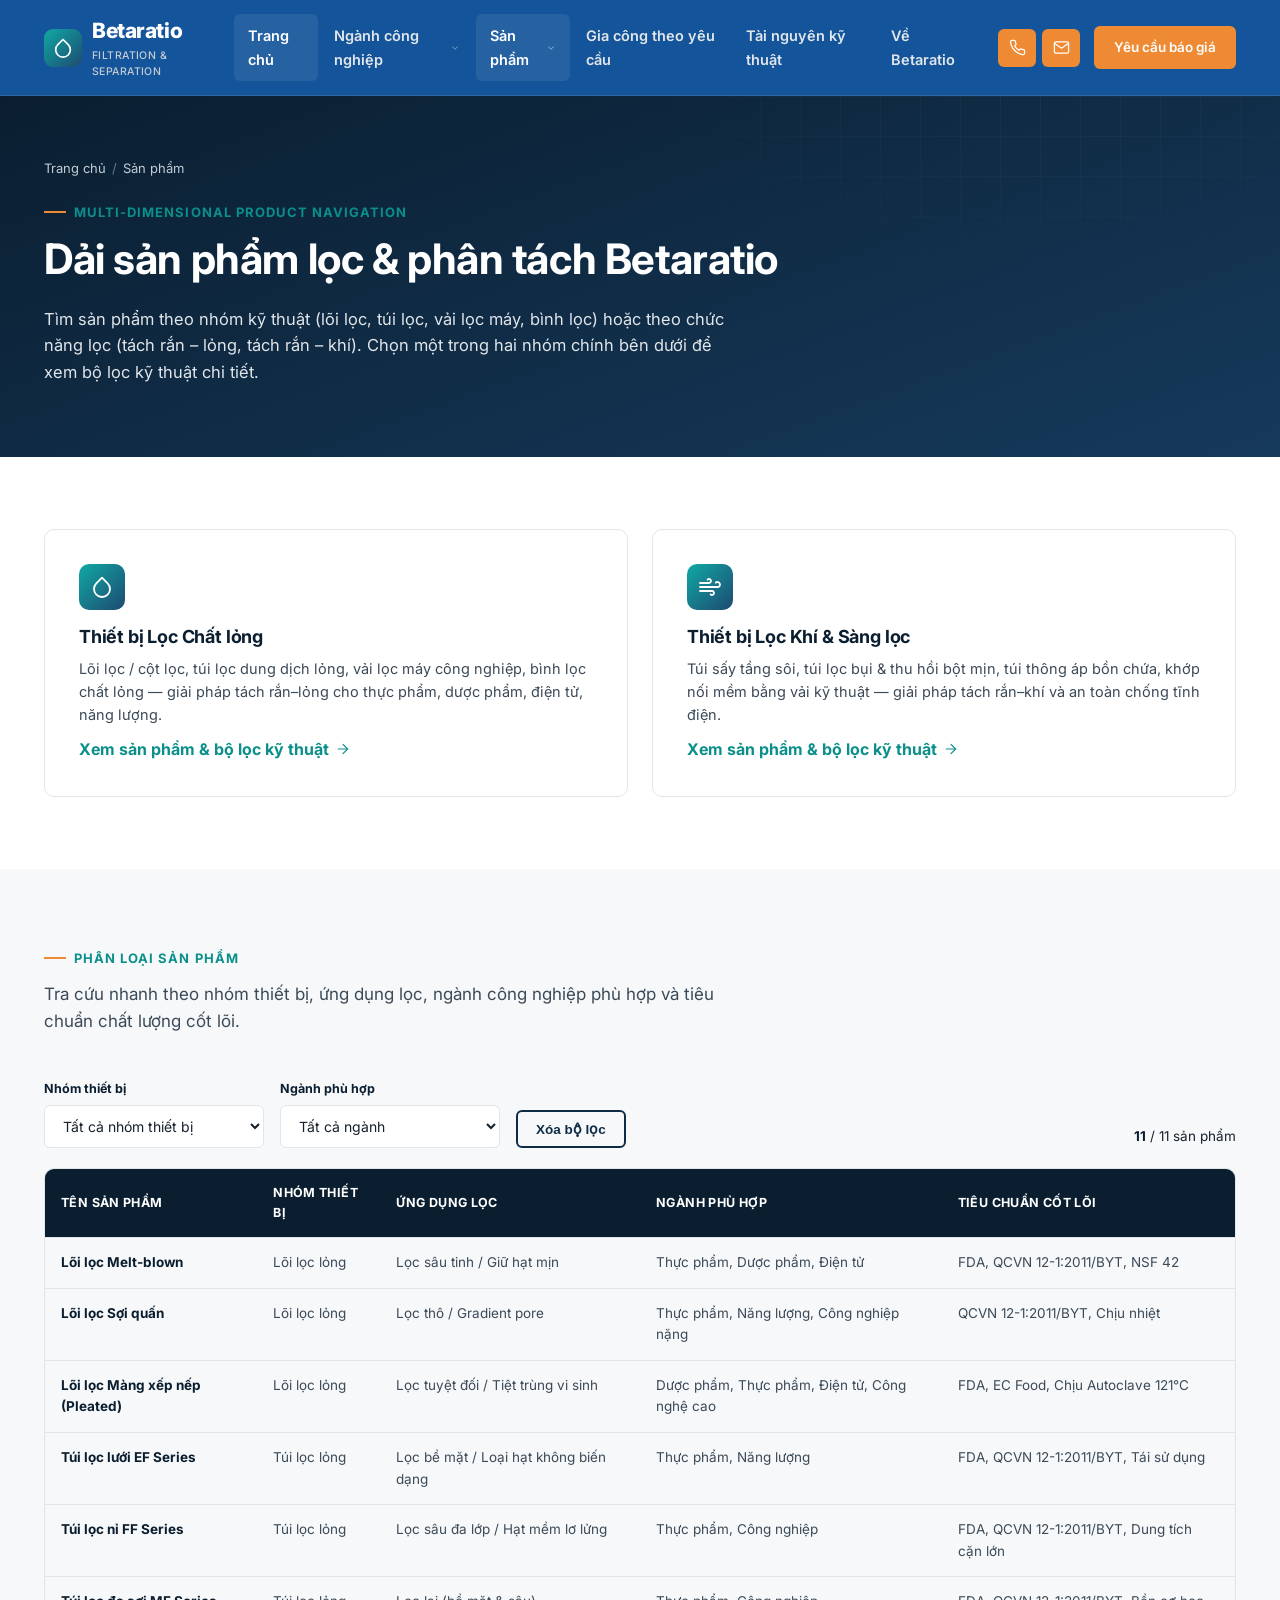
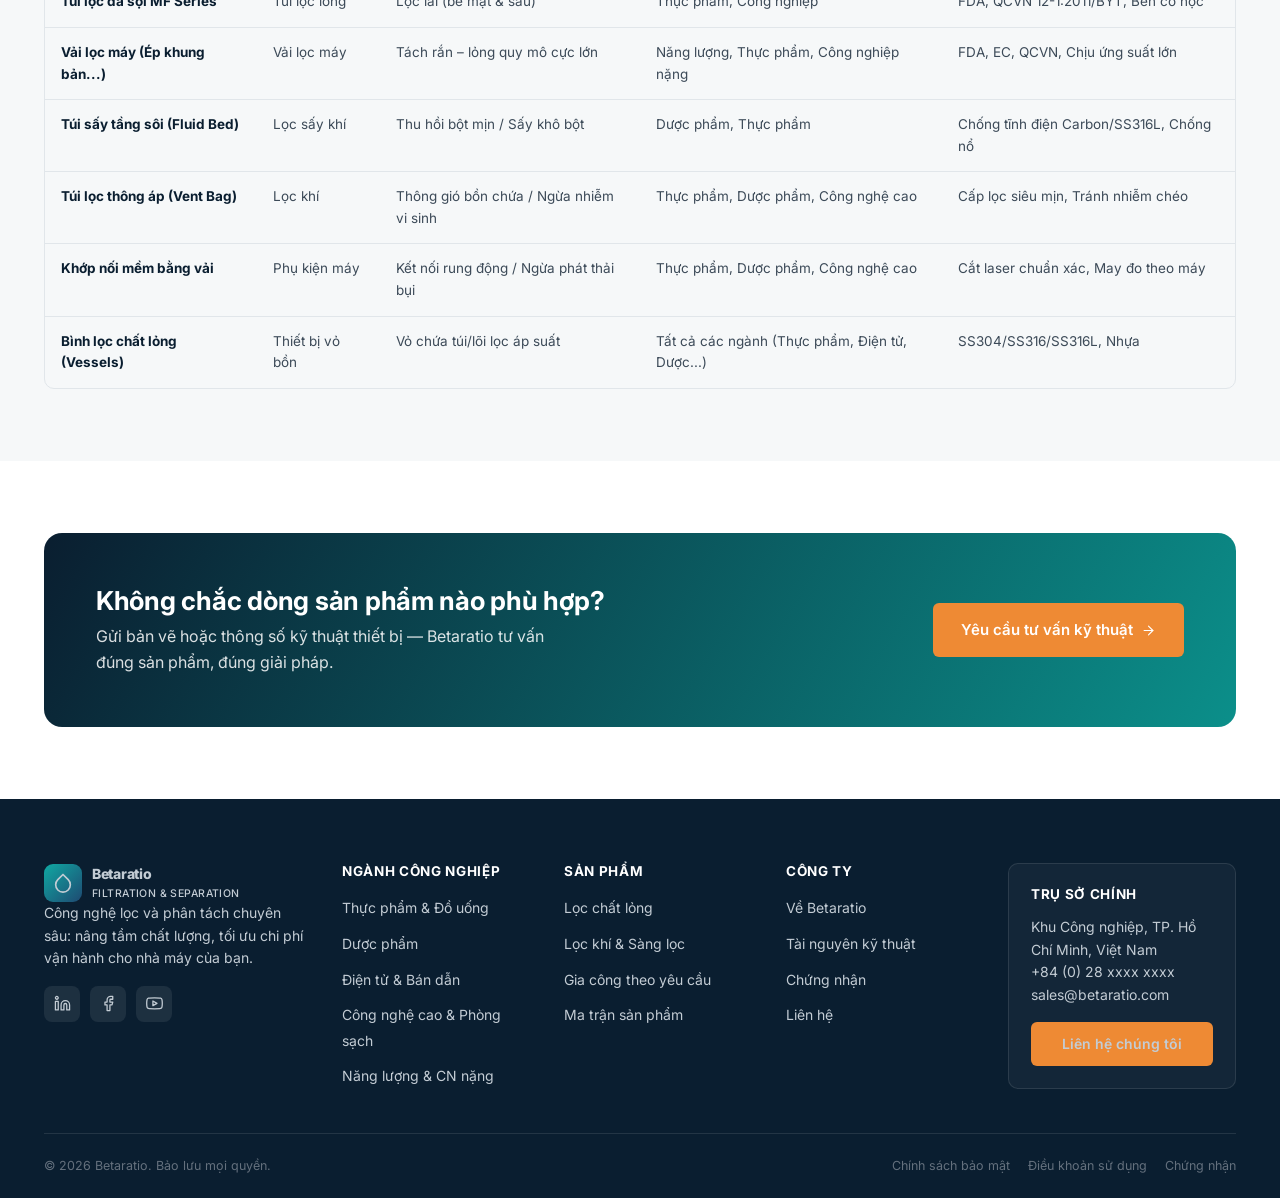
==== commit d7691dab: "Add files via upload" ====
--- a/products/index.html
+++ b/products/index.html
@@ -53,6 +53,10 @@
       </ul>
     </nav>
     <div class="header-cta">
+      <div class="utility-row">
+        <a class="utility-btn" href="tel:+84(0)28xxxxxxxx" aria-label="Gọi điện thoại" title="+84 (0) 28 xxxx xxxx"><svg viewBox="0 0 24 24" fill="none" stroke="currentColor" stroke-width="1.8" stroke-linecap="round" stroke-linejoin="round"><path d="M22 16.92v3a2 2 0 0 1-2.18 2 19.79 19.79 0 0 1-8.63-3.07 19.5 19.5 0 0 1-6-6 19.79 19.79 0 0 1-3.07-8.67A2 2 0 0 1 4.11 2h3a2 2 0 0 1 2 1.72c.127.96.361 1.903.7 2.81a2 2 0 0 1-.45 2.11L8.09 9.91a16 16 0 0 0 6 6l1.27-1.27a2 2 0 0 1 2.11-.45c.907.339 1.85.573 2.81.7A2 2 0 0 1 22 16.92z"></path></svg></a>
+        <a class="utility-btn" href="../contact.html" aria-label="Gửi yêu cầu báo giá" title="Yêu cầu báo giá"><svg viewBox="0 0 24 24" fill="none" stroke="currentColor" stroke-width="1.8" stroke-linecap="round" stroke-linejoin="round"><path d="M4 4h16c1.1 0 2 .9 2 2v12c0 1.1-.9 2-2 2H4c-1.1 0-2-.9-2-2V6c0-1.1.9-2 2-2z"></path><polyline points="22,6 12,13 2,6"></polyline></svg></a>
+      </div>
       <a href="../contact.html" class="btn btn-primary btn-sm">Yêu cầu báo giá</a>
       <button class="nav-toggle" aria-label="Mở menu"><svg viewBox="0 0 24 24" fill="none" stroke="currentColor" stroke-width="1.8" stroke-linecap="round" stroke-linejoin="round"><line x1="3" y1="12" x2="21" y2="12"></line><line x1="3" y1="6" x2="21" y2="6"></line><line x1="3" y1="18" x2="21" y2="18"></line></svg></button>
     </div>
@@ -91,84 +95,101 @@
 <section class="section-alt">
   <div class="container">
     <div class="section-head">
-      <div class="eyebrow">Ma trận phân loại sản phẩm</div>
-      <h2>Bảng dữ liệu phân loại sản phẩm Betaratio</h2>
+      <div class="eyebrow">Phân loại sản phẩm</div>
       <p>Tra cứu nhanh theo nhóm thiết bị, ứng dụng lọc, ngành công nghiệp phù hợp và tiêu chuẩn chất lượng cốt lõi.</p>
     </div>
+    <div class="matrix-filter-bar" data-matrix-filter>
+      <div class="mf-select">
+        <label for="mf-group">Nhóm thiết bị</label>
+        <select id="mf-group" data-mf="group">
+          <option value="">Tất cả nhóm thiết bị</option>
+          <option value="Lõi lọc lỏng">Lõi lọc lỏng</option><option value="Lọc khí">Lọc khí</option><option value="Lọc sấy khí">Lọc sấy khí</option><option value="Phụ kiện máy">Phụ kiện máy</option><option value="Thiết bị vỏ bồn">Thiết bị vỏ bồn</option><option value="Túi lọc lỏng">Túi lọc lỏng</option><option value="Vải lọc máy">Vải lọc máy</option>
+        </select>
+      </div>
+      <div class="mf-select">
+        <label for="mf-industry">Ngành phù hợp</label>
+        <select id="mf-industry" data-mf="industry">
+          <option value="">Tất cả ngành</option>
+          <option value="Công nghiệp">Công nghiệp</option><option value="Công nghiệp nặng">Công nghiệp nặng</option><option value="Công nghệ cao">Công nghệ cao</option><option value="Dược phẩm">Dược phẩm</option><option value="Năng lượng">Năng lượng</option><option value="Thực phẩm">Thực phẩm</option><option value="Điện tử">Điện tử</option>
+        </select>
+      </div>
+      <button type="button" class="btn btn-ghost-navy btn-sm" data-mf-reset>Xóa bộ lọc</button>
+      <span class="mf-count"><strong data-mf-count>11</strong> / 11 sản phẩm</span>
+    </div>
     <div class="table-wrap">
-      <table class="matrix">
+      <table class="matrix" data-mf-table>
         <thead><tr><th>Tên sản phẩm</th><th>Nhóm thiết bị</th><th>Ứng dụng lọc</th><th>Ngành phù hợp</th><th>Tiêu chuẩn cốt lõi</th></tr></thead>
-        <tbody><tr>
+        <tbody><tr data-mgroup="Lõi lọc lỏng" data-minds="Thực phẩm|Dược phẩm|Điện tử">
       <td><strong>Lõi lọc Melt-blown</strong></td>
       <td>Lõi lọc lỏng</td>
       <td>Lọc sâu tinh / Giữ hạt mịn</td>
       <td>Thực phẩm, Dược phẩm, Điện tử</td>
       <td>FDA, QCVN 12-1:2011/BYT, NSF 42</td>
     </tr>
-<tr>
+<tr data-mgroup="Lõi lọc lỏng" data-minds="Thực phẩm|Năng lượng|Công nghiệp nặng">
       <td><strong>Lõi lọc Sợi quấn</strong></td>
       <td>Lõi lọc lỏng</td>
       <td>Lọc thô / Gradient pore</td>
       <td>Thực phẩm, Năng lượng, Công nghiệp nặng</td>
       <td>QCVN 12-1:2011/BYT, Chịu nhiệt</td>
     </tr>
-<tr>
+<tr data-mgroup="Lõi lọc lỏng" data-minds="Dược phẩm|Thực phẩm|Điện tử|Công nghệ cao">
       <td><strong>Lõi lọc Màng xếp nếp (Pleated)</strong></td>
       <td>Lõi lọc lỏng</td>
       <td>Lọc tuyệt đối / Tiệt trùng vi sinh</td>
       <td>Dược phẩm, Thực phẩm, Điện tử, Công nghệ cao</td>
       <td>FDA, EC Food, Chịu Autoclave 121°C</td>
     </tr>
-<tr>
+<tr data-mgroup="Túi lọc lỏng" data-minds="Thực phẩm|Năng lượng">
       <td><strong>Túi lọc lưới EF Series</strong></td>
       <td>Túi lọc lỏng</td>
       <td>Lọc bề mặt / Loại hạt không biến dạng</td>
       <td>Thực phẩm, Năng lượng</td>
       <td>FDA, QCVN 12-1:2011/BYT, Tái sử dụng</td>
     </tr>
-<tr>
+<tr data-mgroup="Túi lọc lỏng" data-minds="Thực phẩm|Công nghiệp">
       <td><strong>Túi lọc nỉ FF Series</strong></td>
       <td>Túi lọc lỏng</td>
       <td>Lọc sâu đa lớp / Hạt mềm lơ lửng</td>
       <td>Thực phẩm, Công nghiệp</td>
       <td>FDA, QCVN 12-1:2011/BYT, Dung tích cặn lớn</td>
     </tr>
-<tr>
+<tr data-mgroup="Túi lọc lỏng" data-minds="Thực phẩm|Công nghiệp">
       <td><strong>Túi lọc đa sợi MF Series</strong></td>
       <td>Túi lọc lỏng</td>
       <td>Lọc lai (bề mặt & sâu)</td>
       <td>Thực phẩm, Công nghiệp</td>
       <td>FDA, QCVN 12-1:2011/BYT, Bền cơ học</td>
     </tr>
-<tr>
+<tr data-mgroup="Vải lọc máy" data-minds="Năng lượng|Thực phẩm|Công nghiệp nặng">
       <td><strong>Vải lọc máy (Ép khung bản...)</strong></td>
       <td>Vải lọc máy</td>
       <td>Tách rắn – lỏng quy mô cực lớn</td>
       <td>Năng lượng, Thực phẩm, Công nghiệp nặng</td>
       <td>FDA, EC, QCVN, Chịu ứng suất lớn</td>
     </tr>
-<tr>
+<tr data-mgroup="Lọc sấy khí" data-minds="Dược phẩm|Thực phẩm">
       <td><strong>Túi sấy tầng sôi (Fluid Bed)</strong></td>
       <td>Lọc sấy khí</td>
       <td>Thu hồi bột mịn / Sấy khô bột</td>
       <td>Dược phẩm, Thực phẩm</td>
       <td>Chống tĩnh điện Carbon/SS316L, Chống nổ</td>
     </tr>
-<tr>
+<tr data-mgroup="Lọc khí" data-minds="Thực phẩm|Dược phẩm|Công nghệ cao">
       <td><strong>Túi lọc thông áp (Vent Bag)</strong></td>
       <td>Lọc khí</td>
       <td>Thông gió bồn chứa / Ngừa nhiễm vi sinh</td>
       <td>Thực phẩm, Dược phẩm, Công nghệ cao</td>
       <td>Cấp lọc siêu mịn, Tránh nhiễm chéo</td>
     </tr>
-<tr>
+<tr data-mgroup="Phụ kiện máy" data-minds="Thực phẩm|Dược phẩm|Công nghệ cao">
       <td><strong>Khớp nối mềm bằng vải</strong></td>
       <td>Phụ kiện máy</td>
       <td>Kết nối rung động / Ngừa phát thải bụi</td>
       <td>Thực phẩm, Dược phẩm, Công nghệ cao</td>
       <td>Cắt laser chuẩn xác, May đo theo máy</td>
     </tr>
-<tr>
+<tr data-mgroup="Thiết bị vỏ bồn" data-minds="Thực phẩm|Dược phẩm|Điện tử|Năng lượng|Công nghiệp nặng|Công nghiệp|Công nghệ cao">
       <td><strong>Bình lọc chất lỏng (Vessels)</strong></td>
       <td>Thiết bị vỏ bồn</td>
       <td>Vỏ chứa túi/lõi lọc áp suất</td>
@@ -177,6 +198,7 @@
     </tr>
 </tbody>
       </table>
+      <p class="mf-empty" data-mf-empty style="display:none">Không tìm thấy sản phẩm phù hợp với bộ lọc đã chọn.</p>
     </div>
   </div>
 </section>
@@ -231,18 +253,23 @@
           <li><a href="../contact.html">Liên hệ</a></li>
         </ul>
       </div>
-      <div>
-        <h5>Liên hệ</h5>
-        <ul>
-          <li>Khu Công nghiệp, TP. Hồ Chí Minh, Việt Nam</li>
-          <li><a href="tel:+84(0)28xxxxxxxx">+84 (0) 28 xxxx xxxx</a></li>
-          <li><a href="mailto:sales@betaratio.com">sales@betaratio.com</a></li>
-        </ul>
+      <div class="footer-hq">
+        <h5>Trụ sở chính</h5>
+        <address>
+          Khu Công nghiệp, TP. Hồ Chí Minh, Việt Nam<br>
+          <a href="tel:+84(0)28xxxxxxxx">+84 (0) 28 xxxx xxxx</a><br>
+          <a href="mailto:sales@betaratio.com">sales@betaratio.com</a>
+        </address>
+        <a href="../contact.html" class="btn btn-primary btn-sm">Liên hệ chúng tôi</a>
       </div>
     </div>
     <div class="footer-bottom">
       <span>© <span data-year></span> Betaratio. Bảo lưu mọi quyền.</span>
-      <span>Thiết kế lấy cảm hứng kiến trúc thông tin B2B — dữ liệu nội dung nội bộ Betaratio.</span>
+      <div class="legal-links">
+        <a href="#">Chính sách bảo mật</a>
+        <a href="#">Điều khoản sử dụng</a>
+        <a href="../resources.html#certifications">Chứng nhận</a>
+      </div>
     </div>
   </div>
 </footer>
--- a/css/style.css
+++ b/css/style.css
@@ -9,6 +9,9 @@
   --navy-800: #0f2c47;
   --navy-700: #163a5c;
   --navy-600: #1e4a72;
+  --blue-700: #0d3f73;
+  --blue-600: #14549a;
+  --blue-500: #1c66b8;
   --teal-600: #0b8f8a;
   --teal-500: #10a9a3;
   --teal-400: #3fc4bd;
@@ -128,9 +131,18 @@
   position: sticky;
   top: 0;
   z-index: 100;
-  background: rgba(10, 30, 48, 0.98);
-  border-bottom: 1px solid rgba(255,255,255,.08);
-}
+  background: var(--blue-600);
+  border-bottom: 1px solid rgba(255,255,255,.1);
+}
+.utility-row { display: flex; align-items: center; gap: 6px; margin-right: 4px; }
+.utility-btn {
+  width: 38px; height: 38px; border-radius: var(--radius-sm);
+  background: var(--orange-500); color: var(--white);
+  display: flex; align-items: center; justify-content: center;
+  flex-shrink: 0; transition: background .15s ease;
+}
+.utility-btn svg { width: 17px; height: 17px; }
+.utility-btn:hover { background: var(--orange-600); }
 .header-inner {
   display: flex;
   align-items: center;
@@ -233,51 +245,84 @@
 }
 .nav-toggle svg { width: 26px; height: 26px; }
 
-/* ---------- Hero ---------- */
-.hero {
+/* ---------- Hero (diagonal split + carousel, Donaldson-style) ---------- */
+.hero-d {
   position: relative;
-  background: radial-gradient(1100px 480px at 85% -10%, rgba(16,169,163,.35), transparent 60%), linear-gradient(160deg, var(--navy-900) 0%, var(--navy-800) 55%, var(--navy-700) 100%);
+  overflow: hidden;
+  background: var(--blue-700);
+}
+.hero-d-slide {
+  display: none;
+  position: relative;
+  min-height: 560px;
+}
+.hero-d-slide.active { display: block; }
+.hero-d-media {
+  position: absolute; inset: 0;
+  background: radial-gradient(900px 460px at 78% 15%, rgba(63,196,189,.45), transparent 60%), linear-gradient(150deg, var(--blue-700) 0%, var(--navy-700) 55%, var(--teal-600) 130%);
+}
+.hero-d-media .art-panel { width: 100%; height: 100%; }
+.hero-d-media .art-mesh svg { width: 46%; height: 46%; opacity: .9; }
+.hero-photo { position: absolute; inset: 0; width: 100%; height: 100%; object-fit: cover; }
+.hero-photo-scrim {
+  position: absolute; inset: 0;
+  background: linear-gradient(150deg, rgba(22,58,92,.72) 0%, rgba(11,30,48,.55) 55%, rgba(11,143,138,.5) 130%);
+}
+.hero-d-panel {
+  position: relative;
+  z-index: 2;
+  width: min(660px, 66%);
+  min-height: 560px;
+  background: var(--blue-700);
+  clip-path: polygon(0 0, 100% 0, 76% 100%, 0 100%);
+  padding: 108px 90px 108px max(24px, calc((100vw - 1240px) / 2 + 24px));
+  display: flex;
+  flex-direction: column;
+  justify-content: center;
   color: var(--white);
-  overflow: hidden;
-  padding: 96px 0 90px;
-}
-.hero::after {
-  content: "";
-  position: absolute; inset: 0;
-  background-image:
-    linear-gradient(rgba(255,255,255,.05) 1px, transparent 1px),
-    linear-gradient(90deg, rgba(255,255,255,.05) 1px, transparent 1px);
-  background-size: 42px 42px;
-  mask-image: linear-gradient(180deg, transparent, rgba(0,0,0,.7) 40%, transparent 90%);
-  pointer-events: none;
-}
-.hero-grid {
-  position: relative;
-  display: grid;
-  grid-template-columns: 1.1fr 0.9fr;
-  gap: 48px;
-  align-items: center;
-}
-.hero-grid.single { grid-template-columns: 1fr; max-width: 780px; }
-.hero .eyebrow { color: var(--teal-400); }
-.hero h1 { font-size: clamp(32px, 4.4vw, 52px); }
-.hero .lead { font-size: 18px; color: var(--gray-200); max-width: 560px; }
-.hero-visual {
-  position: relative;
-  aspect-ratio: 4/3.2;
-  border-radius: var(--radius-lg);
-  overflow: hidden;
-  box-shadow: var(--shadow-lg);
-  border: 1px solid rgba(255,255,255,.12);
-}
+}
+.hero-d-panel .eyebrow { color: var(--teal-400); }
+.hero-d-panel h1 { font-size: clamp(30px, 4vw, 46px); max-width: 520px; }
+.hero-d-panel .lead { font-size: 17px; color: var(--gray-200); max-width: 480px; }
+.hero-d-dots {
+  position: absolute;
+  left: max(24px, calc((100vw - 1240px) / 2 + 24px));
+  bottom: 30px;
+  z-index: 3;
+  display: flex;
+  gap: 10px;
+}
+.hero-dot {
+  width: 10px; height: 10px; border-radius: 999px; padding: 0; border: none;
+  background: rgba(255,255,255,.4); cursor: pointer; transition: all .2s ease;
+}
+.hero-dot.active { background: var(--orange-500); width: 28px; border-radius: 6px; }
 .stat-strip {
   display: flex;
   gap: 32px;
-  margin-top: 40px;
+  margin-top: 36px;
   flex-wrap: wrap;
 }
 .stat-strip .stat b { display: block; font-size: 26px; color: var(--white); }
 .stat-strip .stat span { font-size: 13px; color: var(--gray-300); }
+
+/* ---------- Stats band (full-width, Donaldson "Global Presence" style) ---------- */
+.stats-band {
+  background: linear-gradient(120deg, var(--blue-700), var(--navy-700));
+  color: var(--white);
+  padding: 68px 0;
+}
+.stats-band-grid {
+  display: flex;
+  justify-content: space-around;
+  flex-wrap: wrap;
+  gap: 40px;
+  text-align: center;
+  margin-top: 36px;
+}
+.stats-band-grid .stat-big b { display: block; font-size: clamp(38px, 5vw, 56px); font-weight: 800; color: var(--white); line-height: 1; }
+.stats-band-grid .stat-big span { display: block; margin-top: 10px; font-size: 14.5px; color: var(--gray-300); }
+.stats-band .section-head p { color: var(--gray-300); }
 
 .page-hero {
   padding: 62px 0 56px;
@@ -331,6 +376,7 @@
 .img-frame svg { width: 46%; height: 46%; color: var(--navy-600); opacity: .55; }
 .img-frame.dark { background: linear-gradient(135deg, var(--navy-800), var(--navy-700)); }
 .img-frame.dark svg { color: var(--teal-400); opacity: .8; }
+.img-frame img { width: 100%; height: 100%; object-fit: cover; display: block; }
 .img-frame .cap {
   position: absolute; bottom: 0; left: 0; right: 0;
   font-size: 11px; text-align: center; padding: 6px 8px;
@@ -398,6 +444,55 @@
 .industry-card p { color: rgba(255,255,255,.85); font-size: 13.5px; margin-bottom: 10px; }
 .industry-card .tag { font-size: 12.5px; font-weight: 700; display: inline-flex; align-items: center; gap: 6px; }
 
+/* ---------- Horizontal industry carousel (Donaldson "Innovation for Every Industry" style) ---------- */
+.carousel-head {
+  display: flex;
+  align-items: flex-end;
+  justify-content: space-between;
+  gap: 20px;
+  margin-bottom: 28px;
+  flex-wrap: wrap;
+}
+.carousel-arrows { display: flex; gap: 10px; flex-shrink: 0; }
+.carousel-arrow {
+  width: 42px; height: 42px; border-radius: 999px;
+  border: 1.5px solid var(--gray-200); background: var(--white);
+  display: flex; align-items: center; justify-content: center;
+  cursor: pointer; color: var(--navy-800); transition: all .15s ease;
+}
+.carousel-arrow:hover { background: var(--blue-600); border-color: var(--blue-600); color: var(--white); }
+.carousel-arrow svg { width: 18px; height: 18px; }
+.industry-scroll {
+  display: flex;
+  gap: 18px;
+  overflow-x: auto;
+  scroll-snap-type: x proximity;
+  padding-bottom: 10px;
+  scrollbar-width: thin;
+}
+.industry-scroll-card {
+  flex: 0 0 232px;
+  scroll-snap-align: start;
+  border-radius: var(--radius-md);
+  overflow: hidden;
+  border: 1px solid var(--gray-200);
+  background: var(--white);
+  transition: transform .2s ease, box-shadow .2s ease;
+}
+.industry-scroll-card:hover { transform: translateY(-4px); box-shadow: var(--shadow-md); }
+.industry-scroll-card .isc-title {
+  background: var(--blue-600); color: var(--white);
+  font-weight: 700; font-size: 15px;
+  padding: 16px 18px;
+}
+.industry-scroll-card .isc-photo {
+  aspect-ratio: 4/3.4;
+  background: linear-gradient(160deg, var(--grad-a, #0f2c47), var(--grad-b, #0b8f8a));
+  display: flex; align-items: center; justify-content: center; color: rgba(255,255,255,.9);
+}
+.industry-scroll-card .isc-photo svg { width: 30%; height: 30%; }
+.industry-scroll-card .isc-photo img { width: 100%; height: 100%; object-fit: cover; display: block; }
+
 /* Tabs (homepage product tabs) */
 .tabs { display: flex; gap: 10px; margin-bottom: 32px; flex-wrap: wrap; }
 .tab-btn {
@@ -455,6 +550,20 @@
 .results-bar { display: flex; align-items: center; justify-content: space-between; margin-bottom: 18px; flex-wrap: wrap; gap: 10px; }
 .results-bar .count { font-size: 14px; color: var(--gray-500); }
 
+/* ---------- Product matrix filter bar ---------- */
+.matrix-filter-bar { display: flex; flex-wrap: wrap; align-items: flex-end; gap: 16px; margin-bottom: 20px; }
+.mf-select { display: flex; flex-direction: column; gap: 6px; min-width: 220px; }
+.mf-select label { font-size: 12.5px; font-weight: 700; color: var(--navy-900); }
+.mf-select select {
+  padding: 11px 14px; border-radius: var(--radius-sm); border: 1.5px solid var(--gray-200);
+  font-family: inherit; font-size: 14px; color: var(--gray-900); background: var(--white);
+  transition: border-color .15s ease; cursor: pointer;
+}
+.mf-select select:focus { outline: none; border-color: var(--teal-500); }
+.matrix-filter-bar .mf-count { font-size: 13.5px; color: var(--gray-600); margin-left: auto; white-space: nowrap; }
+.matrix-filter-bar .mf-count strong { color: var(--navy-900); }
+.mf-empty { padding: 34px 16px; text-align: center; color: var(--gray-500); font-size: 14px; background: var(--white); }
+
 /* ---------- Table ---------- */
 .table-wrap { overflow-x: auto; border-radius: var(--radius-md); border: 1px solid var(--gray-200); }
 table.matrix { width: 100%; border-collapse: collapse; font-size: 13.5px; min-width: 900px; }
@@ -509,6 +618,22 @@
 .case-card .cc-tag { font-size: 12px; font-weight: 700; color: var(--orange-500); text-transform: uppercase; letter-spacing: .04em; }
 .case-card h3 { font-size: 17px; color: var(--navy-900); }
 .case-card .result { font-size: 13px; font-weight: 700; color: var(--teal-600); margin-top: auto; }
+
+/* ---------- News list (Donaldson "News" vertical-list style) ---------- */
+.news-list { display: flex; flex-direction: column; }
+.news-row {
+  display: grid;
+  grid-template-columns: 150px 1fr;
+  gap: 28px;
+  padding: 28px 0;
+  border-bottom: 1px solid var(--gray-200);
+}
+.news-row:first-child { padding-top: 0; }
+.news-row .news-date { font-size: 13px; font-weight: 700; color: var(--teal-600); text-transform: uppercase; letter-spacing: .03em; }
+.news-row .news-tag { display: inline-block; margin-top: 8px; font-size: 11.5px; font-weight: 700; color: var(--orange-500); background: rgba(238,138,52,.1); padding: 4px 9px; border-radius: 999px; }
+.news-row h3 { font-size: 18px; color: var(--navy-900); margin-bottom: 8px; }
+.news-row p { font-size: 14px; margin-bottom: 0; }
+.news-foot { margin-top: 24px; }
 
 /* ---------- Pain point / solution blocks (industry pages) ---------- */
 .pain-solution { display: grid; grid-template-columns: 1fr 1fr; gap: 26px; }
@@ -574,9 +699,21 @@
 .footer-bottom { display: flex; justify-content: space-between; align-items: center; padding: 22px 0; font-size: 12.5px; color: var(--gray-500); flex-wrap: wrap; gap: 10px; }
 .footer-bottom a { color: var(--gray-500); }
 .footer-bottom a:hover { color: var(--white); }
+.footer-bottom .legal-links { display: flex; gap: 18px; flex-wrap: wrap; }
+
+.footer-hq {
+  background: rgba(255,255,255,.04);
+  border: 1px solid rgba(255,255,255,.1);
+  border-radius: var(--radius-md);
+  padding: 22px;
+}
+.footer-hq h5 { color: var(--white); font-size: 13.5px; text-transform: uppercase; letter-spacing: .05em; margin-bottom: 14px; }
+.footer-hq address { font-style: normal; font-size: 14px; color: var(--gray-300); line-height: 1.6; margin-bottom: 16px; }
+.footer-hq .btn { width: 100%; }
 
 /* ---------- Utility ---------- */
 .text-center { text-align: center; }
+.rot-180 { transform: rotate(180deg); }
 .mt-0 { margin-top: 0; }
 .mb-0 { margin-bottom: 0; }
 .badge {
@@ -594,10 +731,18 @@
   .filter-sidebar { position: static; }
 }
 @media (max-width: 860px) {
-  .main-nav, .header-cta .btn-outline-desktop { display: none; }
+  .main-nav, .header-cta .btn-outline-desktop, .utility-row { display: none; }
   .nav-toggle { display: inline-flex; }
-  .hero-grid { grid-template-columns: 1fr; }
-  .hero-visual { order: -1; aspect-ratio: 16/9; }
+  .header-cta .btn-primary.btn-sm { padding: 9px 14px; font-size: 12.5px; }
+  .hero-d-slide.active { display: flex; flex-direction: column; min-height: 0; }
+  .hero-d-media { position: relative; inset: auto; height: 220px; order: -1; }
+  .hero-d-panel {
+    clip-path: none; width: 100%; min-height: 0;
+    padding: 40px 24px 80px;
+  }
+  .hero-d-panel h1, .hero-d-panel .lead { max-width: none; }
+  .hero-d-dots { left: 24px; bottom: 24px; }
+  .stats-band-grid { gap: 28px 40px; }
   .feature-row, .feature-row.reverse { grid-template-columns: 1fr; }
   .feature-row.reverse .col-media { order: 0; }
   .grid-2, .grid-3, .grid-4, .grid-5 { grid-template-columns: repeat(2, 1fr); }
@@ -633,6 +778,8 @@
   .footer-grid { grid-template-columns: 1fr; }
   .form-card { padding: 22px; }
   .cta-band { padding: 32px; }
+  .news-row { grid-template-columns: 1fr; gap: 8px; }
+  .footer-hq { grid-column: 1 / -1; }
 }
 
 /* ---------- Nav overlay ---------- */
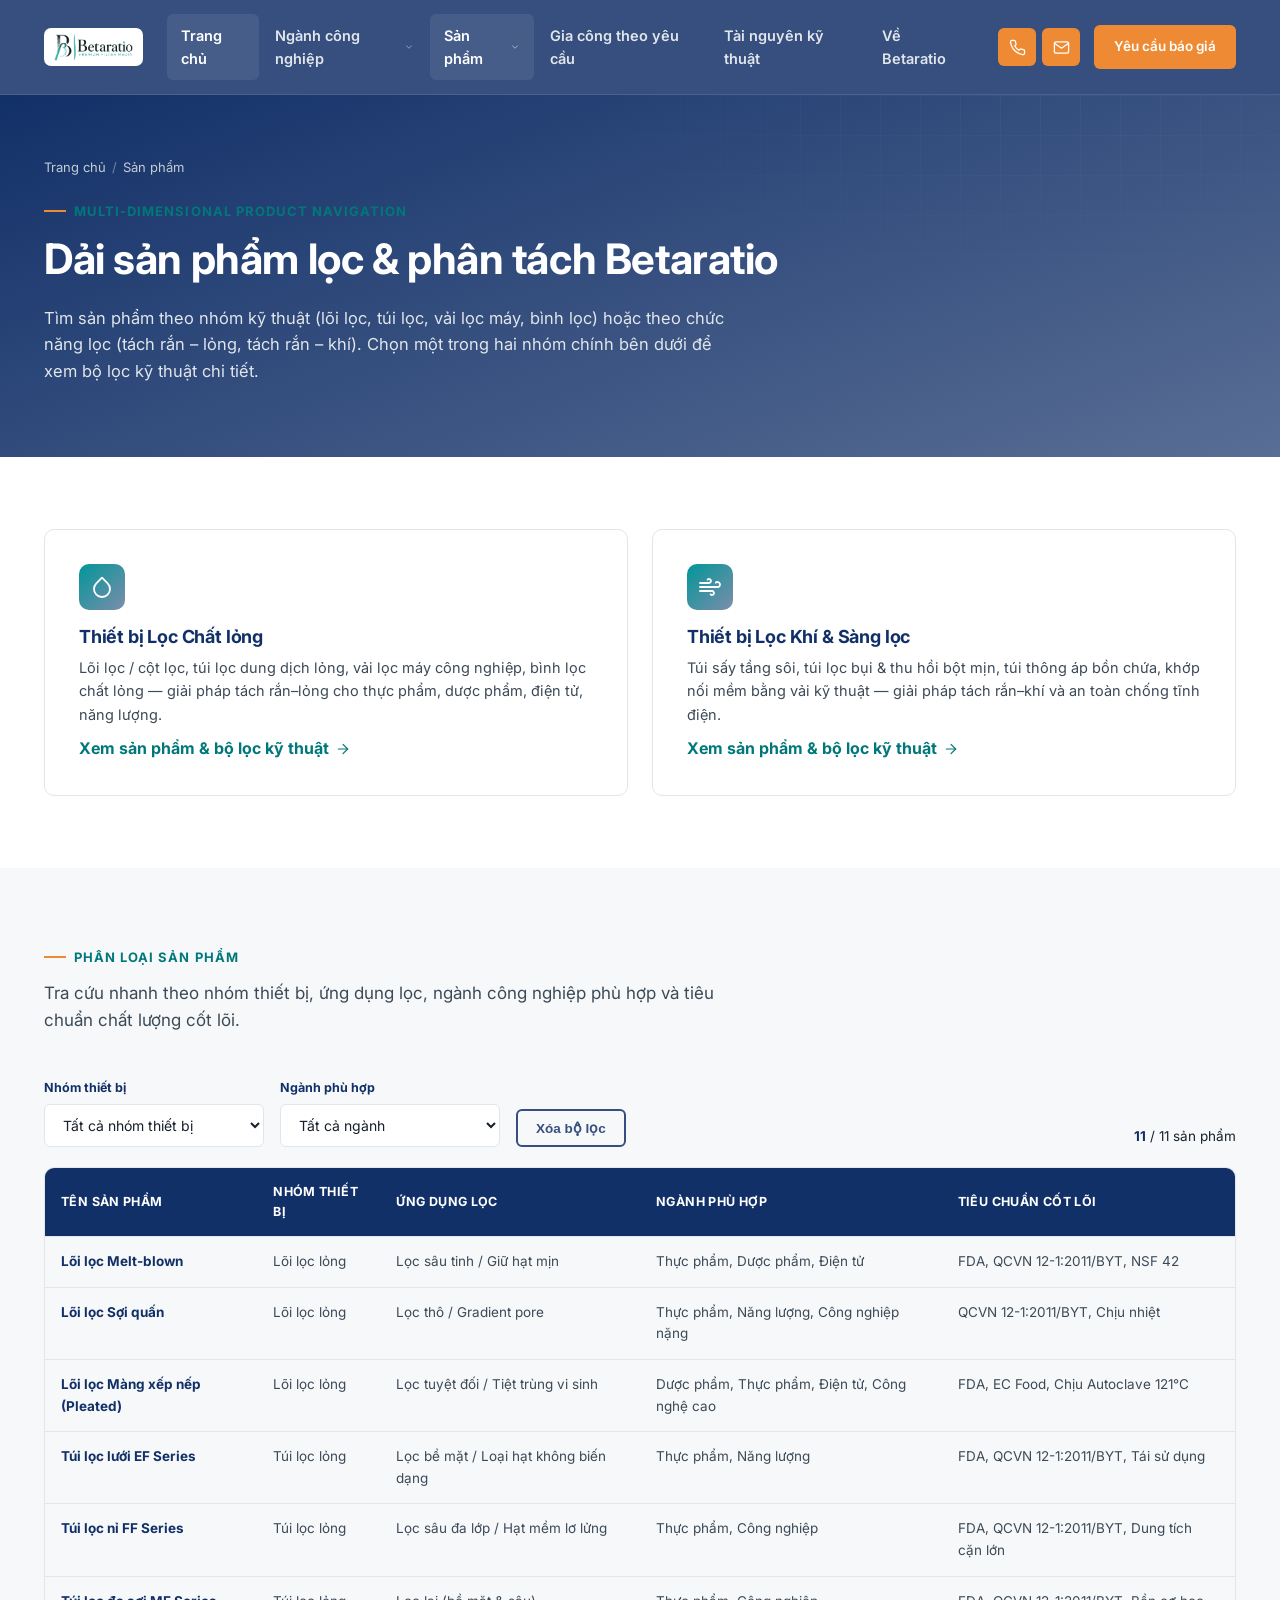
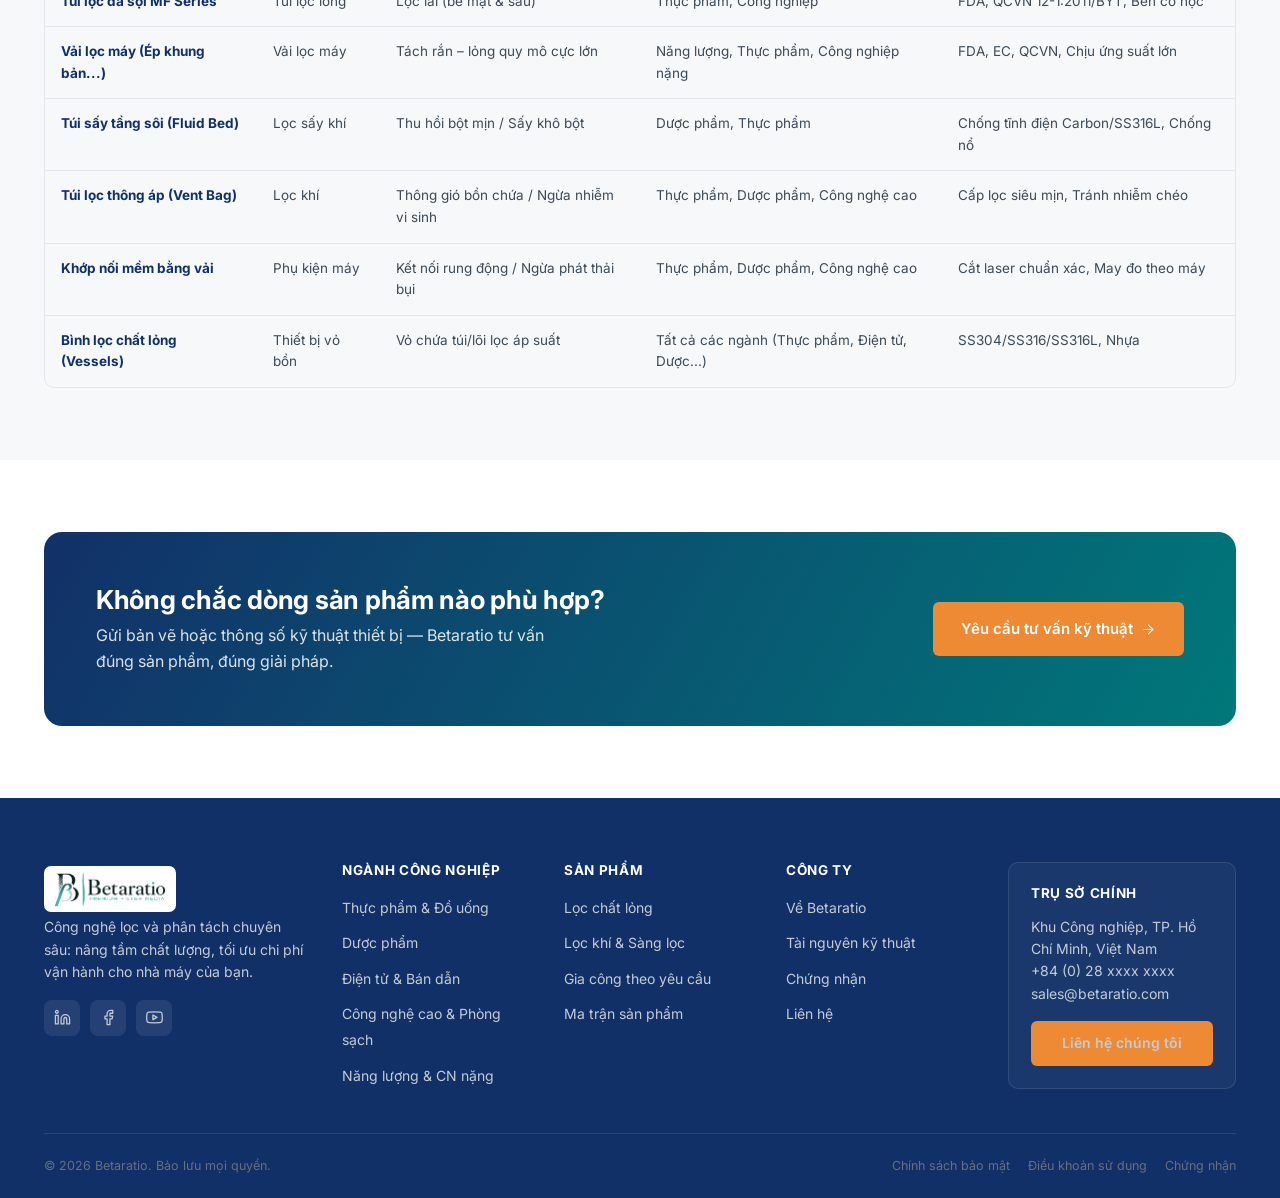
==== commit 65fe72e5: "Add files via upload" ====
--- a/products/index.html
+++ b/products/index.html
@@ -9,8 +9,9 @@
 <meta property="og:title" content="Sản phẩm | Betaratio">
 <meta property="og:description" content="Dải sản phẩm lọc & phân tách Betaratio: lõi lọc, túi lọc, vải lọc máy, bình lọc, túi sấy tầng sôi, túi thông áp, khớp nối mềm — cùng ma trận phân loại sản phẩm đầy đủ.">
 <meta property="og:type" content="website">
-<meta name="theme-color" content="#0a1e30">
-<link rel="icon" type="image/svg+xml" href="../images/favicon.svg">
+<meta name="theme-color" content="#123068">
+<link rel="icon" type="image/png" href="../images/brand/logo-icon.png">
+<link rel="apple-touch-icon" href="../images/brand/logo-icon.png">
 <link rel="preconnect" href="https://fonts.googleapis.com">
 <link rel="preconnect" href="https://fonts.gstatic.com" crossorigin>
 <link href="https://fonts.googleapis.com/css2?family=Inter:wght@400;500;600;700;800&display=swap" rel="stylesheet">
@@ -19,9 +20,8 @@
 <body>
 <header class="site-header">
   <div class="header-inner">
-    <a class="brand" href="../index.html">
-      <span class="mark"><svg viewBox="0 0 24 24" fill="none" stroke="currentColor" stroke-width="1.8" stroke-linecap="round" stroke-linejoin="round"><path d="M12 2.69l5.66 5.66a8 8 0 1 1-11.31 0z"></path></svg></span>
-      <span>Betaratio<small>Filtration &amp; Separation</small></span>
+    <a class="brand brand-logo" href="../index.html">
+      <img src="../images/brand/logo.jpg" alt="Betaratio — Premium Filter Media" class="brand-logo-img">
     </a>
     <nav class="main-nav">
       <ul>
@@ -218,9 +218,8 @@
   <div class="container">
     <div class="footer-grid">
       <div class="footer-brand">
-        <a class="brand" href="../index.html">
-          <span class="mark"><svg viewBox="0 0 24 24" fill="none" stroke="currentColor" stroke-width="1.8" stroke-linecap="round" stroke-linejoin="round"><path d="M12 2.69l5.66 5.66a8 8 0 1 1-11.31 0z"></path></svg></span>
-          <span>Betaratio<small>Filtration &amp; Separation</small></span>
+        <a class="brand brand-logo" href="../index.html">
+          <img src="../images/brand/logo.jpg" alt="Betaratio — Premium Filter Media" class="brand-logo-img brand-logo-img-footer">
         </a>
         <p>Công nghệ lọc và phân tách chuyên sâu: nâng tầm chất lượng, tối ưu chi phí vận hành cho nhà máy của bạn.</p>
         <div class="social-row">
--- a/css/style.css
+++ b/css/style.css
@@ -4,17 +4,17 @@
    ========================================================= */
 
 :root {
-  /* Brand palette */
-  --navy-900: #0a1e30;
-  --navy-800: #0f2c47;
-  --navy-700: #163a5c;
-  --navy-600: #1e4a72;
-  --blue-700: #0d3f73;
-  --blue-600: #14549a;
-  --blue-500: #1c66b8;
-  --teal-600: #0b8f8a;
-  --teal-500: #10a9a3;
-  --teal-400: #3fc4bd;
+  /* Brand palette — chính thức: teal #009698, navy #123068 */
+  --navy-900: #123068;
+  --navy-800: #364f7f;
+  --navy-700: #596e95;
+  --navy-600: #7d8dac;
+  --blue-700: var(--navy-900);
+  --blue-600: var(--navy-800);
+  --blue-500: var(--navy-700);
+  --teal-600: #00787a;
+  --teal-500: #009698;
+  --teal-400: #59bbbc;
   --orange-500: #ee8a34;
   --orange-600: #d9721f;
 
@@ -177,6 +177,13 @@
   color: var(--gray-300);
   text-transform: uppercase;
 }
+.brand-logo { padding: 4px 0; }
+.brand-logo-img {
+  height: 38px; width: auto; display: block;
+  background: var(--white); border-radius: 7px;
+  padding: 5px 10px;
+}
+.brand-logo-img-footer { height: 46px; }
 
 .main-nav { display: flex; align-items: center; gap: 2px; }
 .main-nav > ul { display: flex; align-items: center; gap: 2px; }
